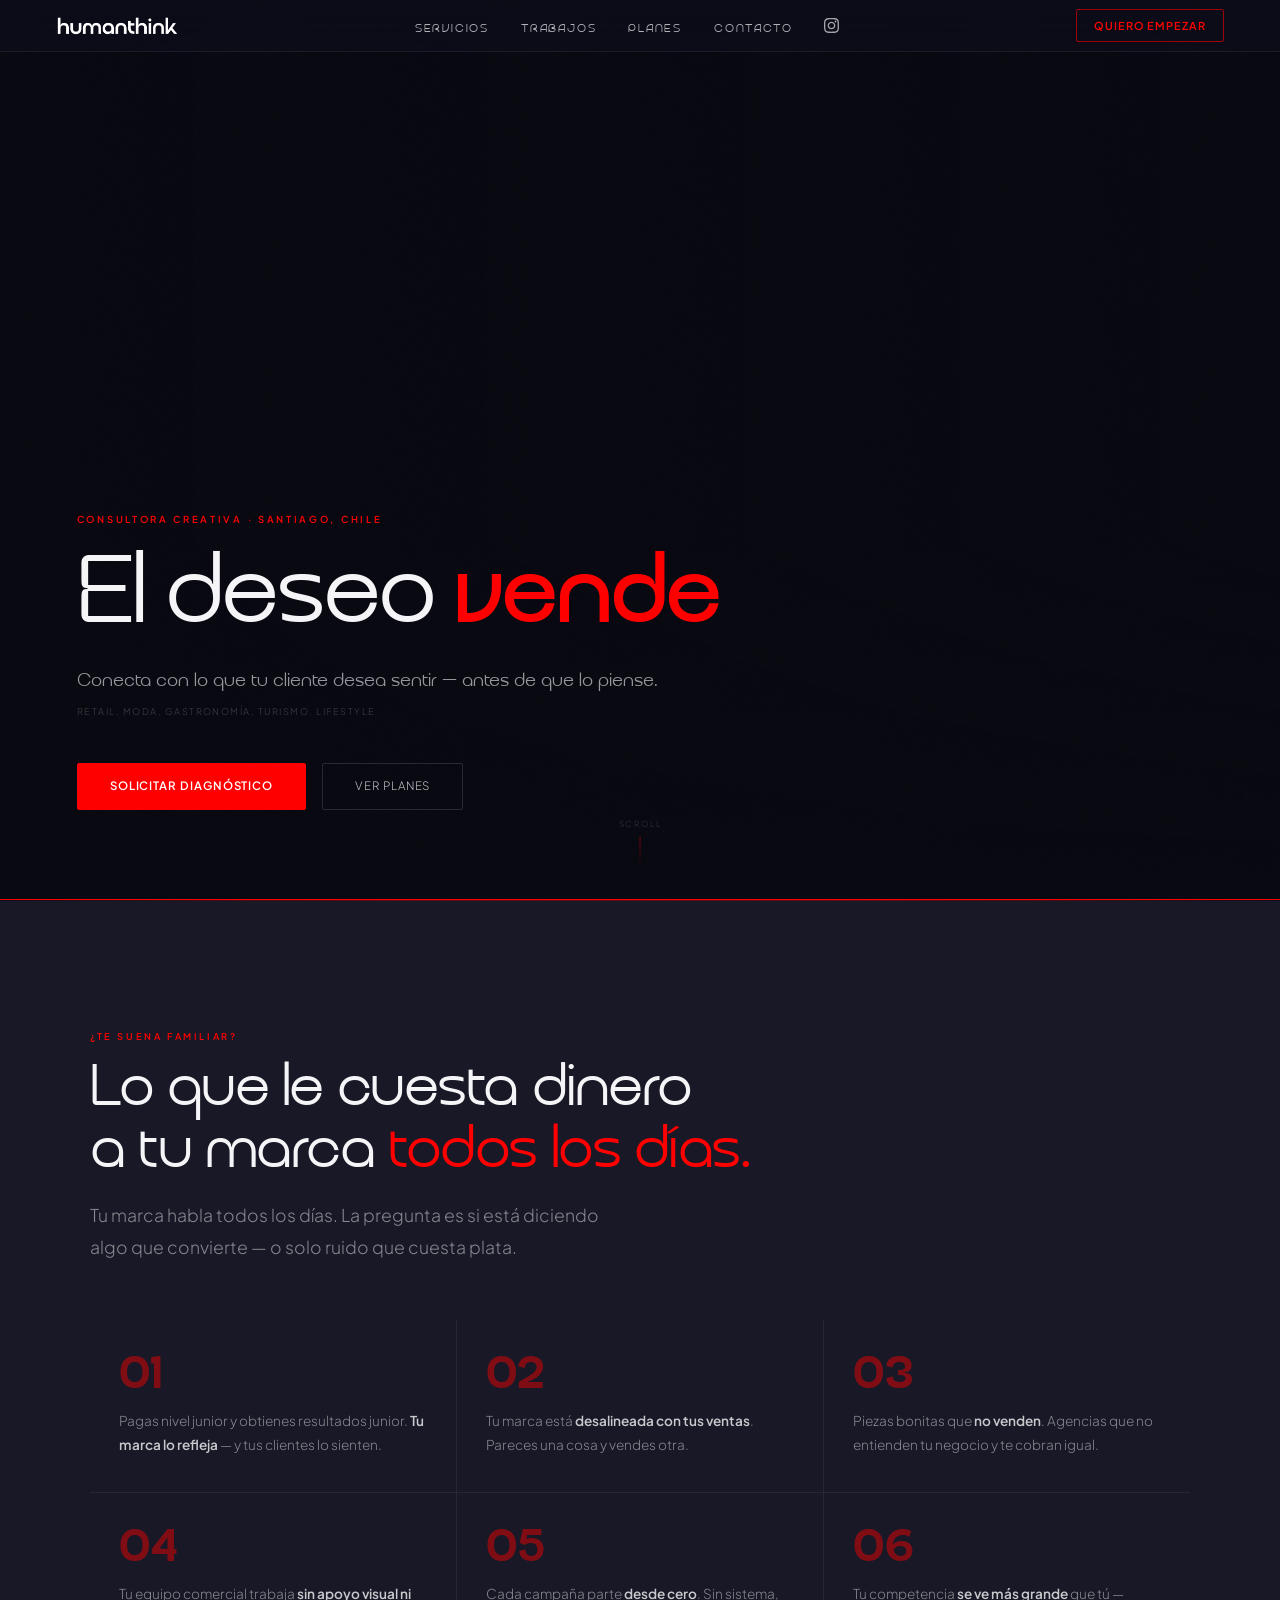
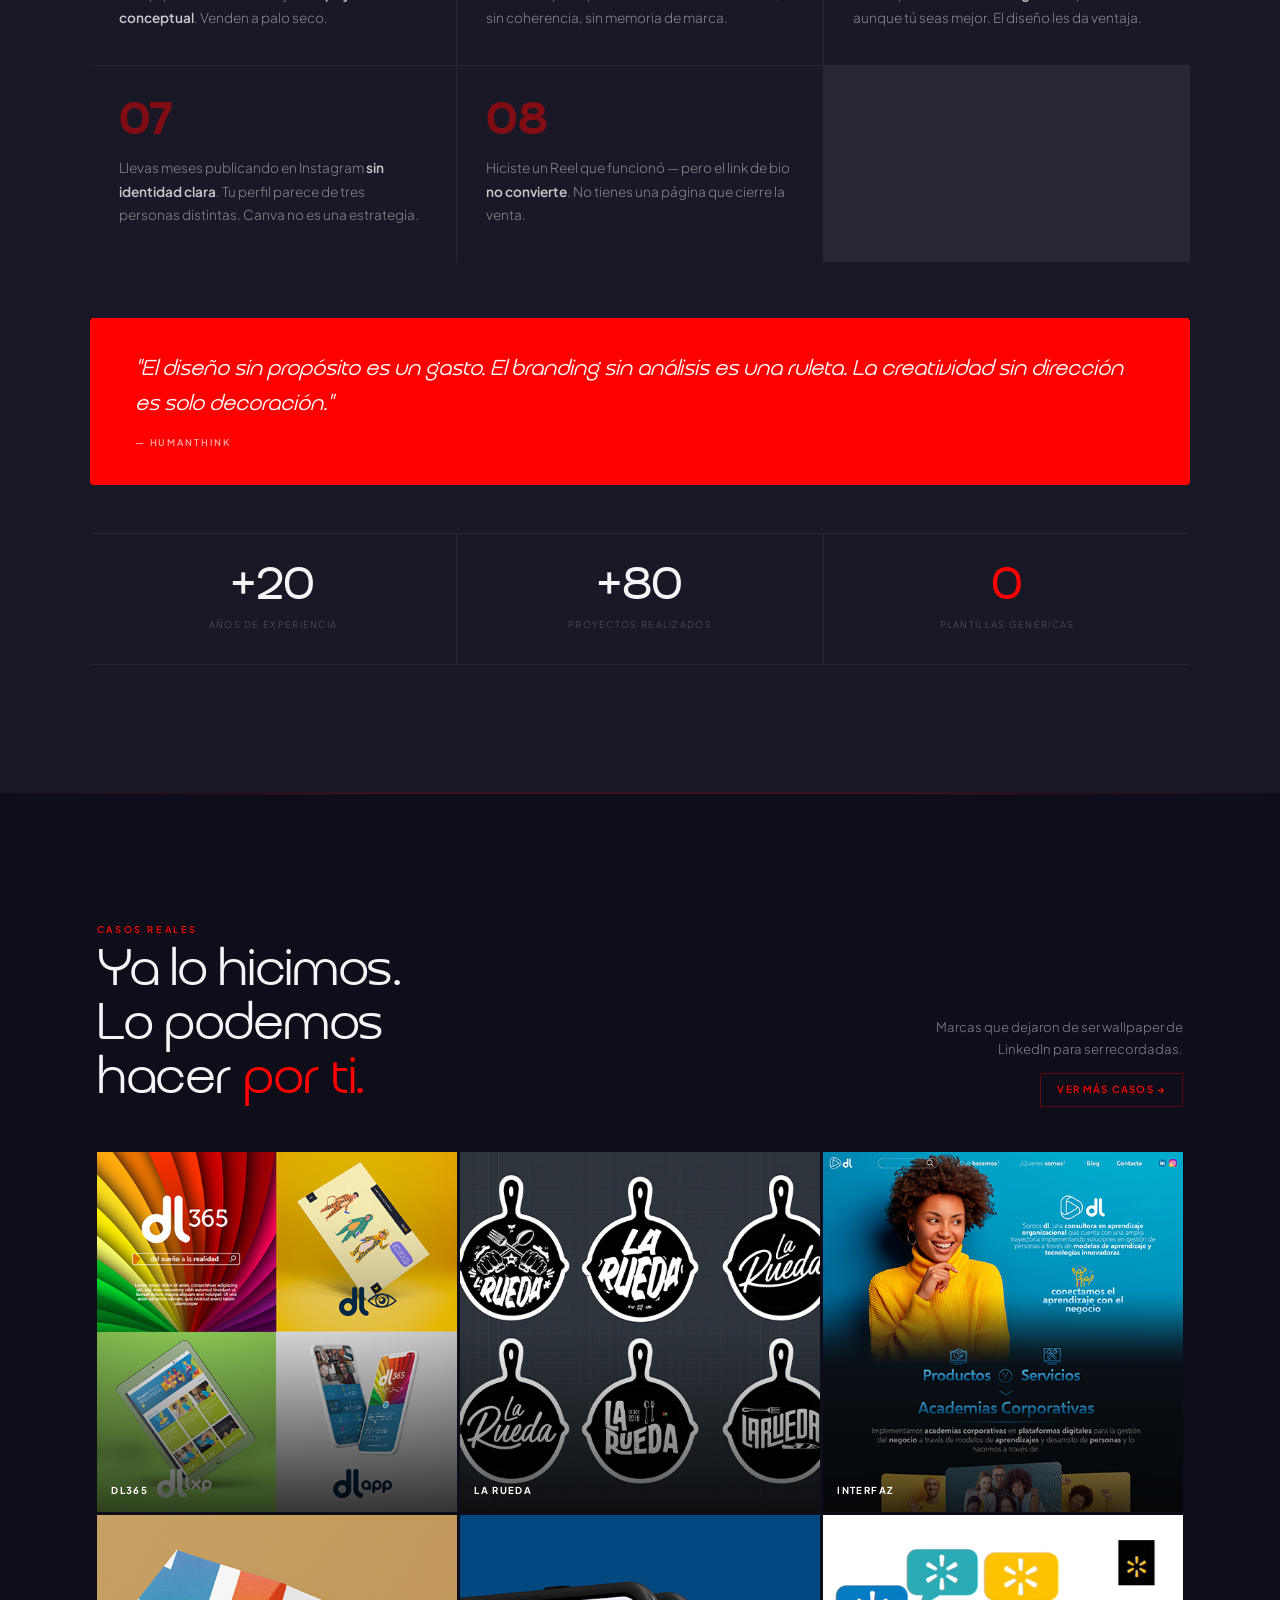
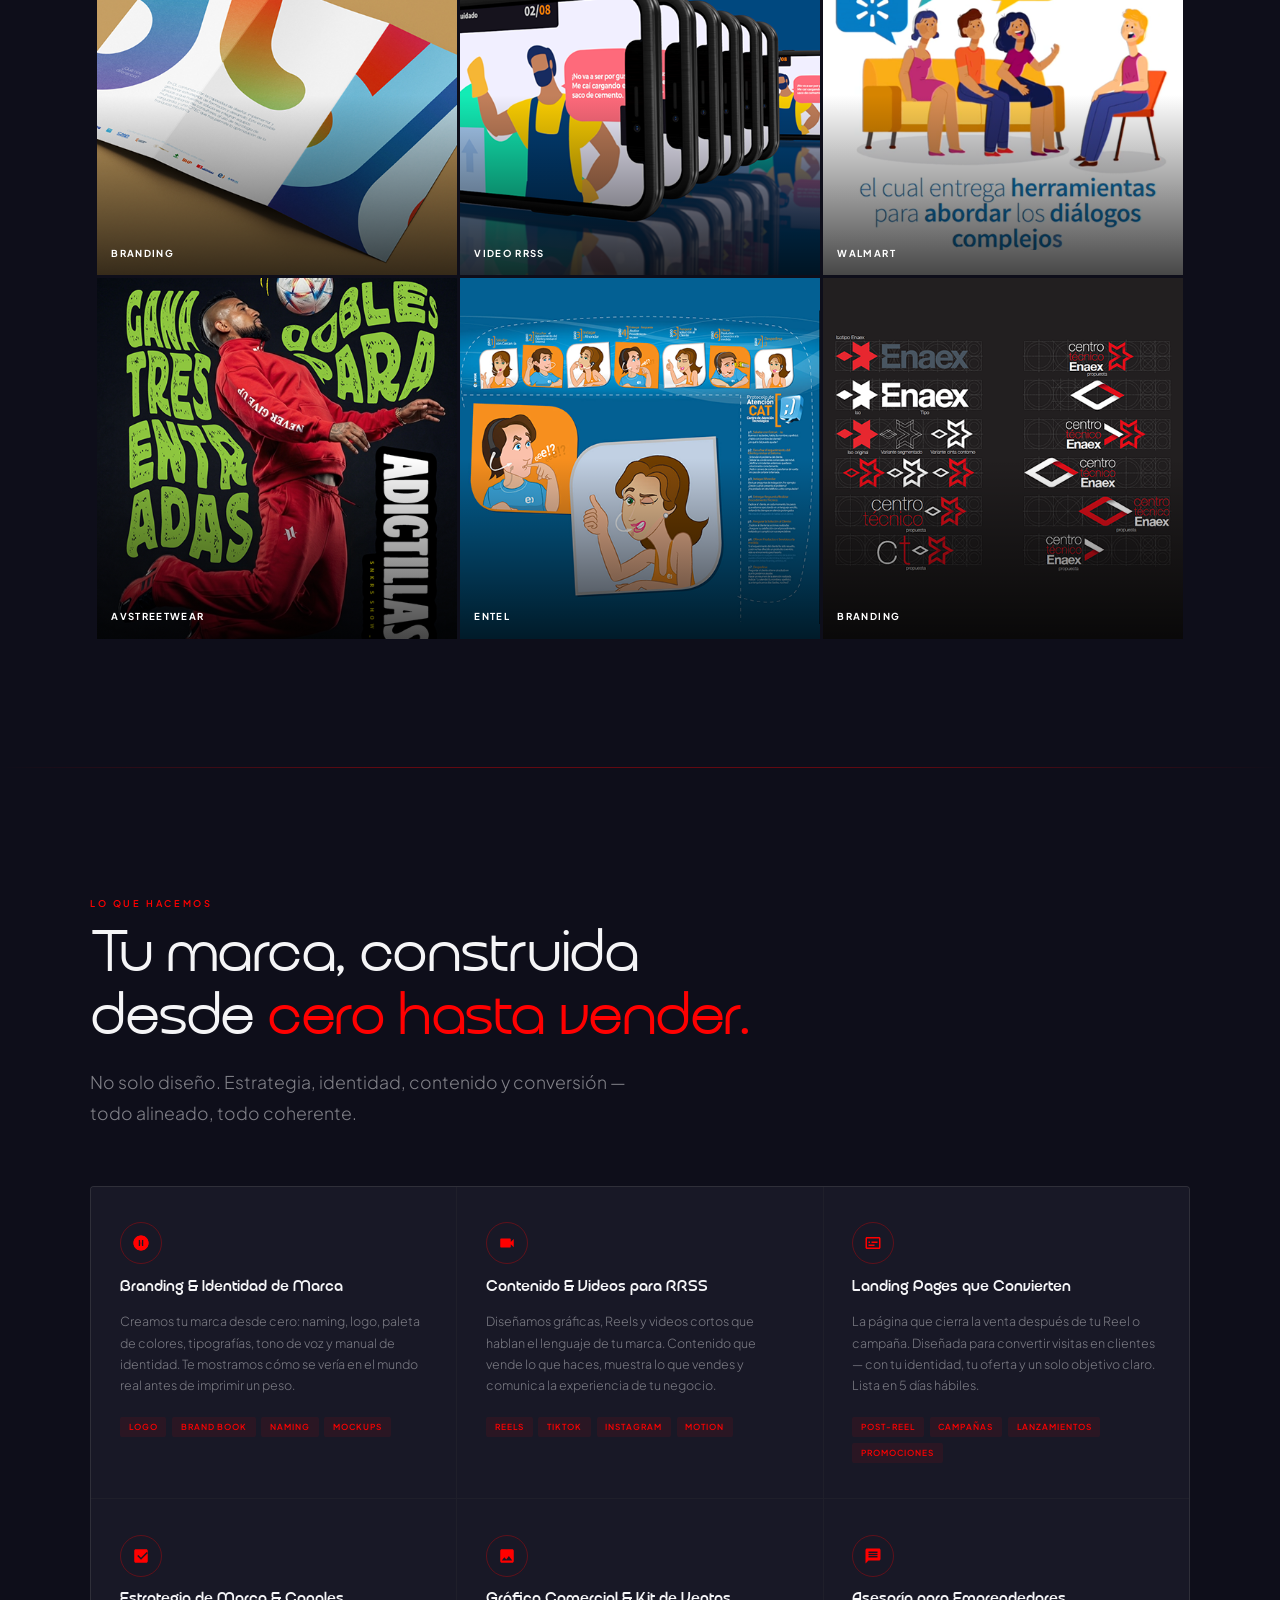
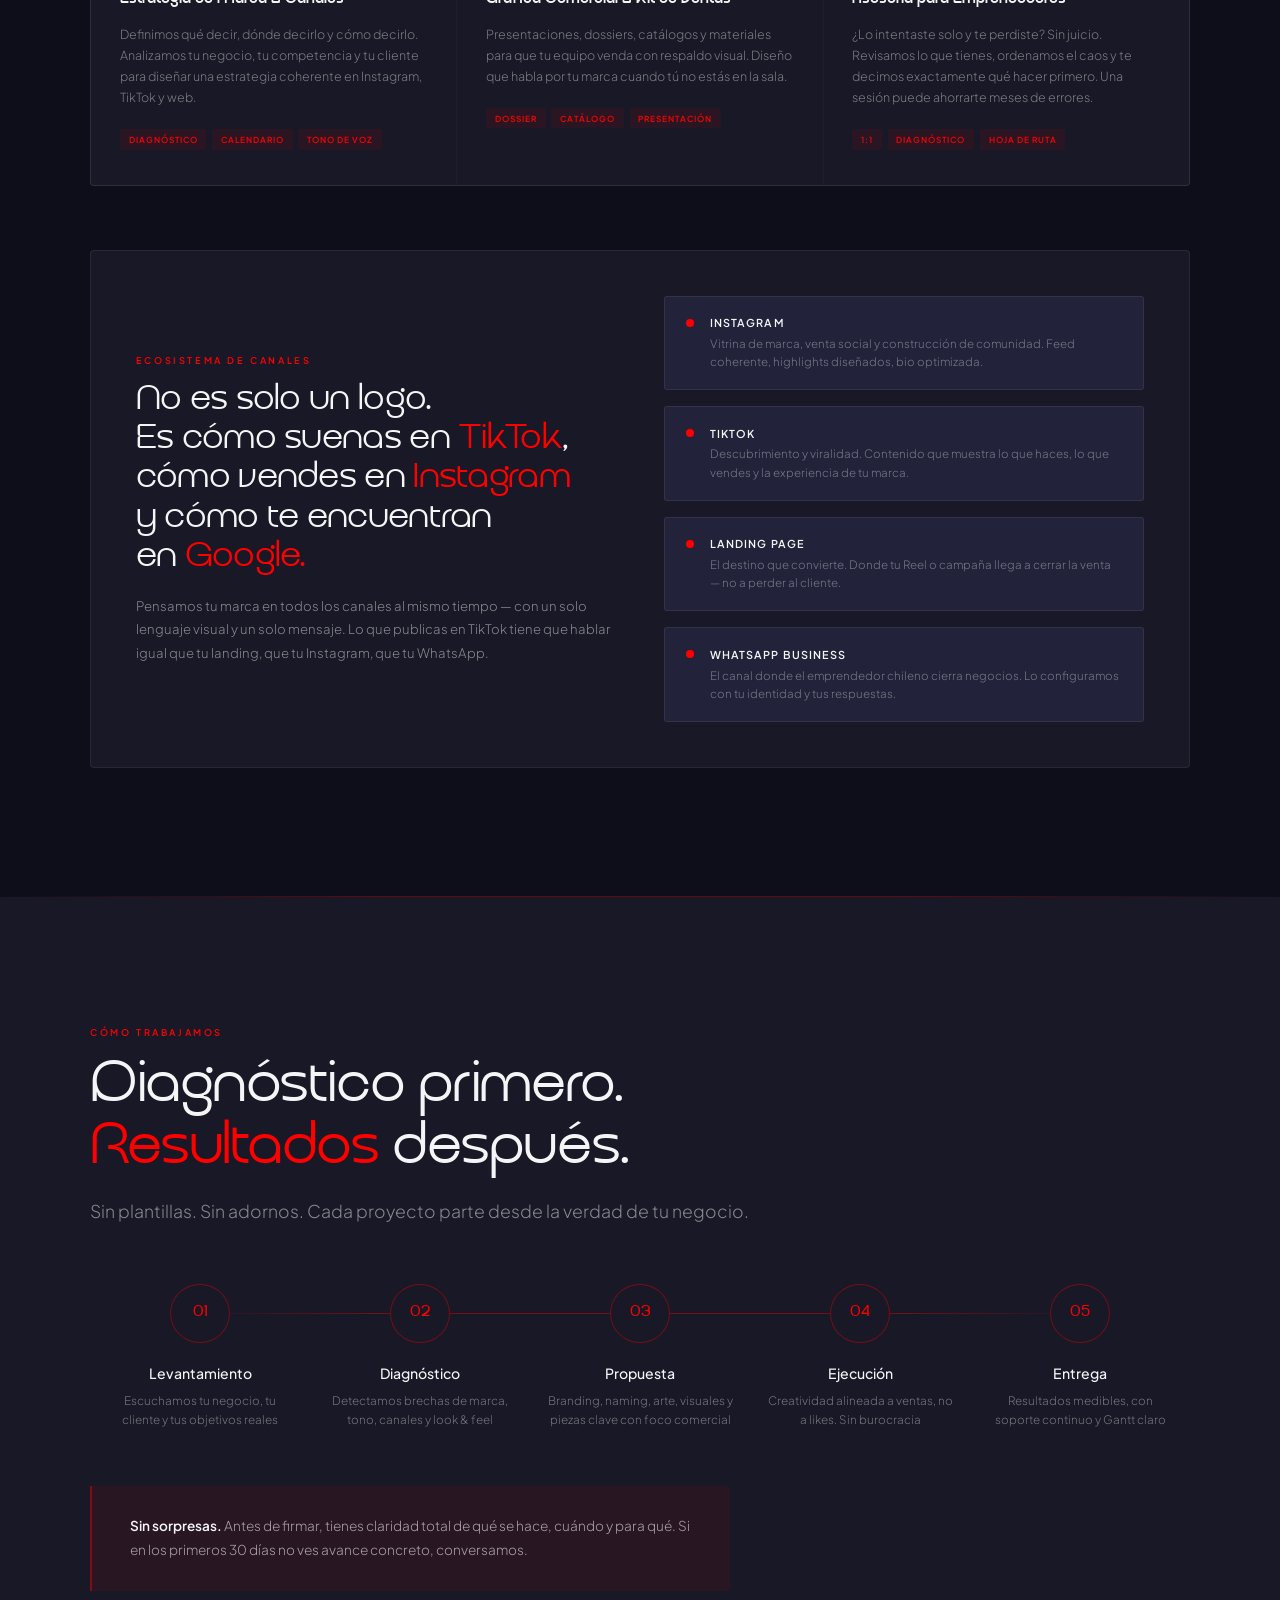
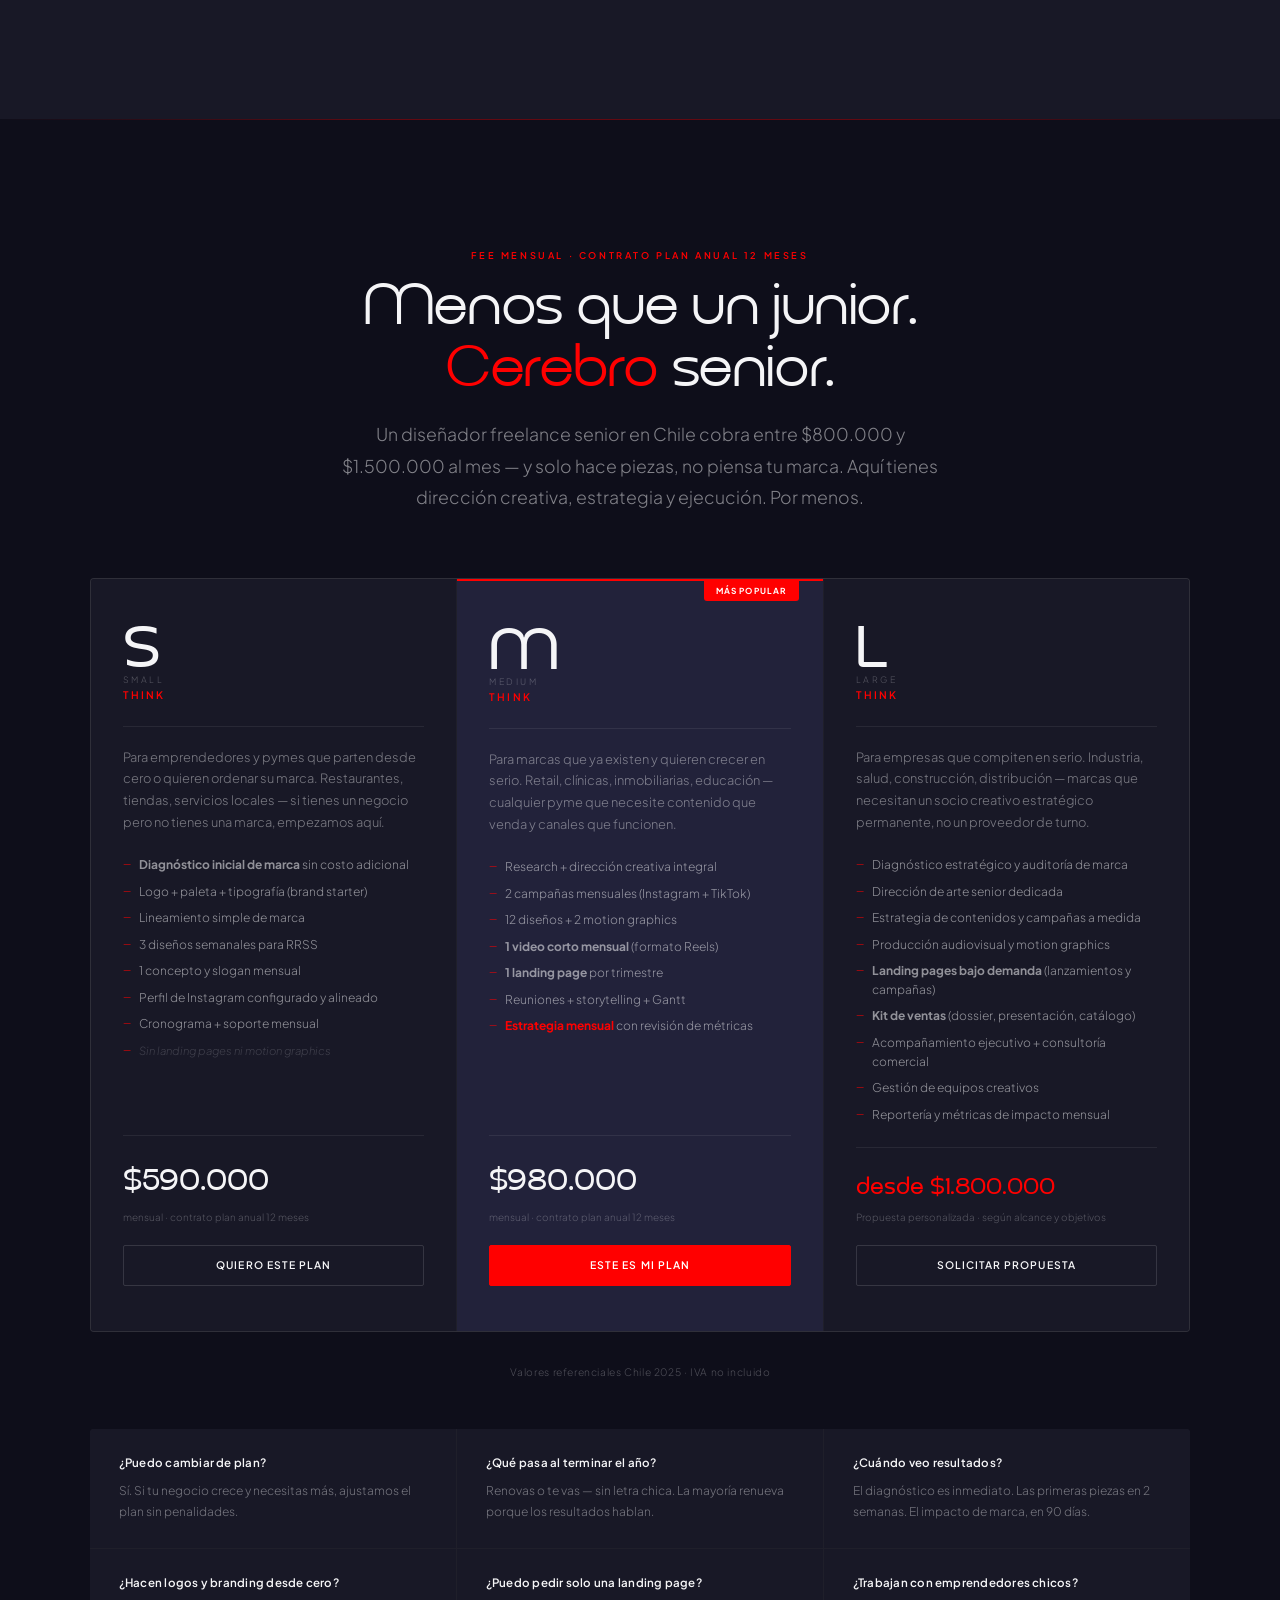
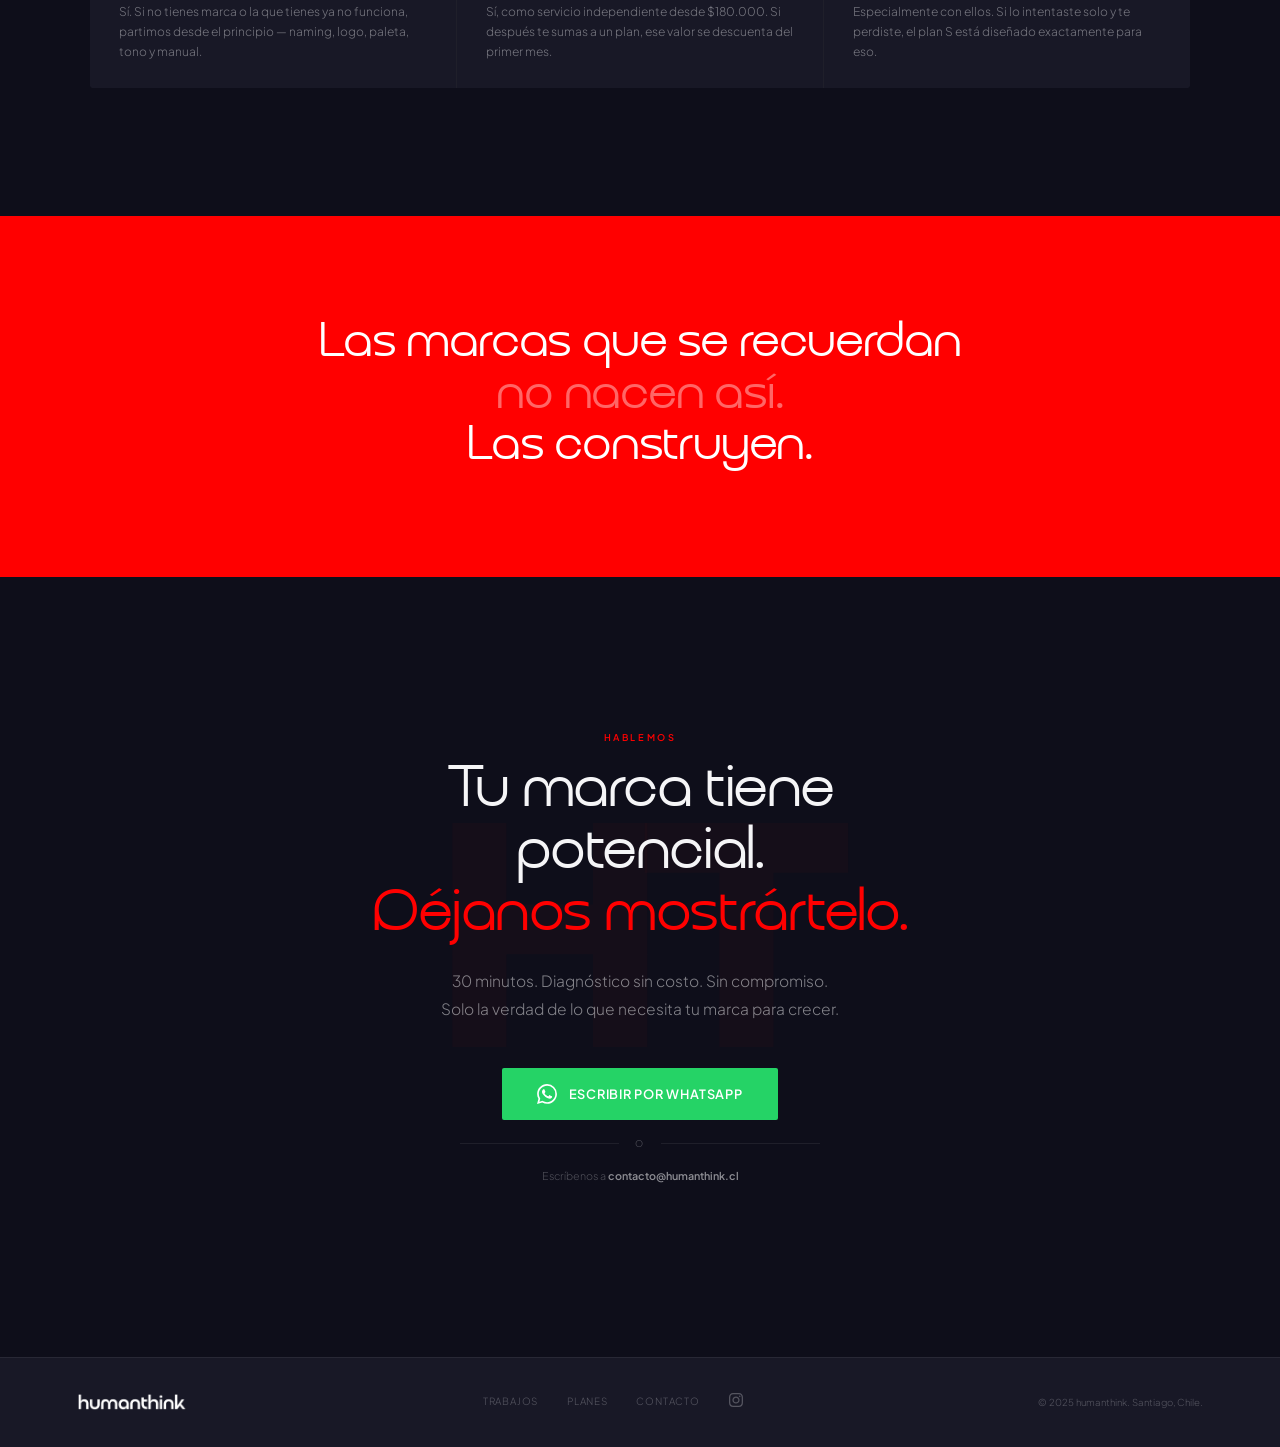
==== index9.html @ cea0f40d "initial commit" ====
<!DOCTYPE html>
<html lang="es">
<head>
<meta charset="UTF-8">
<meta name="viewport" content="width=device-width, initial-scale=1.0">
<title>humanthink — Diseño Estratégico y Dirección de Arte Senior en Chile</title>
<meta name="description" content="humanthink es una consultora creativa con más de 20 años de experiencia. Branding estratégico, dirección de arte senior y comunicación visual para pymes en Chile.">
<meta name="robots" content="index, follow">
<meta property="og:type" content="website">
<meta property="og:title" content="humanthink — Diseño Estratégico. Dirección de Arte Senior.">
<link rel="preconnect" href="https://fonts.googleapis.com">
<link rel="preconnect" href="https://fonts.gstatic.com" crossorigin>
<link href="https://fonts.googleapis.com/css2?family=Plus+Jakarta+Sans:ital,wght@0,200;0,300;0,400;0,500;0,600;0,700;0,800;1,300;1,400&display=swap" rel="stylesheet">
<style>
/* ═══════════════════════════════════════════
   TOKENS & RESET
═══════════════════════════════════════════ */
:root {
  --red:       #FF0000;
  --red-soft:  rgba(255,0,0,.07);
  --dark:      #0E0E1A;
  --dark2:     #181826;
  --dark3:     #22223A;
  --light:     #F5F5F7;
  --muted:     rgba(245,245,247,.50);
  --muted2:    rgba(245,245,247,.28);
  --border:    rgba(255,255,255,.07);
  --border2:   rgba(255,255,255,.13);
  --ease:      cubic-bezier(.25,.46,.45,.94);
  --ease-out:  cubic-bezier(.16,1,.3,1);
}
*, *::before, *::after { box-sizing: border-box; margin: 0; padding: 0; }
html { scroll-behavior: smooth; font-size: 16px; }
body {
  font-family: 'Plus Jakarta Sans', -apple-system, BlinkMacSystemFont, sans-serif;
  font-weight: 300;
  background: var(--dark);
  color: var(--light);
  overflow-x: hidden;
  line-height: 1.6;
  -webkit-font-smoothing: antialiased;
}
img { max-width: 100%; display: block; }
a { text-decoration: none; color: inherit; }

/* ═══════════════════════════════════════════
   FUENTES LOCALES
═══════════════════════════════════════════ */
@font-face { font-family:'Qurova'; src:url('fuentes/Qurova-Light.ttf') format('truetype'); font-weight:300; font-display:swap; }
@font-face { font-family:'Qurova'; src:url('fuentes/Qurova-Regular.ttf') format('truetype'); font-weight:400; font-display:swap; }
@font-face { font-family:'Qurova'; src:url('fuentes/Qurova-Medium.ttf') format('truetype'); font-weight:500; font-display:swap; }
@font-face { font-family:'Qurova'; src:url('fuentes/Qurova-SemiBold.ttf') format('truetype'); font-weight:600; font-display:swap; }
@font-face { font-family:'Qurova'; src:url('fuentes/Qurova-Bold.ttf') format('truetype'); font-weight:700; font-display:swap; }

/* ═══════════════════════════════════════════
   NAV — estilo Apple: translúcido + blur
═══════════════════════════════════════════ */
nav#nav {
  position: fixed; top: 0; left: 0; right: 0; z-index: 900;
  height: 52px;
  display: flex; align-items: center; justify-content: space-between;
  padding: 0 clamp(1.5rem, 5vw, 3.5rem);
  background: rgba(14,14,26,.72);
  backdrop-filter: saturate(180%) blur(20px);
  -webkit-backdrop-filter: saturate(180%) blur(20px);
  border-bottom: 1px solid var(--border);
}
.nav-logo-horiz { height: 20px; width: auto; display: block; }
.nav-logo-block  { height: 32px; width: auto; display: none; }
.nav-links {
  display: flex; gap: 2rem; list-style: none;
  align-items: center;
}
.nav-links a {
  font-family: 'Qurova', sans-serif;
  font-size: .70rem; font-weight: 300;
  letter-spacing: .16em; text-transform: uppercase;
  color: rgba(245,245,247,.72);
  transition: color .2s var(--ease);
}
.nav-links a:hover { color: #fff; font-weight: 600; }
.nav-links .nav-ig { display: flex; align-items: center; }
.nav-links .nav-ig svg { width: 15px; height: 15px; fill: rgba(245,245,247,.65); transition: fill .2s; }
.nav-links .nav-ig:hover svg { fill: #fff; }
.nav-cta {
  font-size: .68rem; font-weight: 600;
  letter-spacing: .08em; text-transform: uppercase;
  padding: .42rem 1.1rem;
  border: 1px solid rgba(255,0,0,.6);
  color: var(--red);
  transition: background .25s, color .25s, border-color .25s;
  border-radius: 2px;
}
.nav-cta:hover { background: var(--red); color: #fff; border-color: var(--red); }

/* ═══════════════════════════════════════════
   HERO
═══════════════════════════════════════════ */
.hero {
  position: relative; width: 100%;
  min-height: 100svh;
  overflow: hidden; background: #070710;
  display: flex; align-items: flex-end;
}
.hero-video-wrap {
  position: absolute; inset: 0; z-index: 0;
  overflow: hidden; pointer-events: none;
}
.hero-video-wrap iframe {
  position: absolute; top: 50%; left: 50%;
  width: 177.78vh; height: 56.25vw;
  min-width: 100%; min-height: 100%;
  transform: translate(-50%,-50%);
  border: none; pointer-events: none;
}
/* Gradient overlay de precisión quirúrgica */
.hero-overlay {
  position: absolute; inset: 0; z-index: 1;
  background:
    linear-gradient(to right, rgba(7,7,16,.96) 0%, rgba(7,7,16,.60) 55%, rgba(7,7,16,.20) 100%),
    linear-gradient(to top, rgba(7,7,16,.98) 0%, transparent 40%);
}
/* Grain sutil — profundidad visual como Apple */
.hero-grain {
  position: absolute; inset: 0; z-index: 2;
  opacity: .025;
  background-image: url("data:image/svg+xml,%3Csvg viewBox='0 0 256 256' xmlns='http://www.w3.org/2000/svg'%3E%3Cfilter id='n'%3E%3CfeTurbulence type='fractalNoise' baseFrequency='.9' numOctaves='4' stitchTiles='stitch'/%3E%3C/filter%3E%3Crect width='100%25' height='100%25' filter='url(%23n)' opacity='1'/%3E%3C/svg%3E");
  background-repeat: repeat;
  background-size: 128px 128px;
  pointer-events: none;
}


/* Contenido hero */
.hero-content {
  position: relative; z-index: 3;
  width: 100%;
  padding: 0 clamp(1.5rem, 6vw, 6rem) clamp(5rem, 10vh, 9rem);
  display: flex; flex-direction: column;
  align-items: flex-start;
}
.hero-eyebrow {
  font-size: .60rem; font-weight: 600;
  letter-spacing: .28em; text-transform: uppercase;
  color: var(--red); margin-bottom: 1.4rem;
  opacity: 0; animation: fadeUp .8s .2s var(--ease-out) forwards;
}
.hero-slides { width: 100%; max-width: 820px; }
.slide-fade-wrap { opacity: 1; transition: opacity .55s var(--ease); }

/* El titular: "__ vende" */
.slide-h1-fixed {
  font-family: 'Qurova', sans-serif;
  font-weight: 300;
  font-size: clamp(3.2rem, 7.5vw, 6.4rem);
  line-height: 1.02;
  color: var(--light);
  letter-spacing: -.03em;
  margin-bottom: 1.2rem;
  opacity: 0; animation: fadeUp .9s .35s var(--ease-out) forwards;
}
.slide-vende { font-style: normal; color: var(--red); font-weight: 400; }

.slide-sub {
  font-family: 'Qurova', sans-serif;
  font-size: clamp(.9rem, 1.8vw, 1.15rem);
  font-weight: 300;
  color: rgba(245,245,247,.60);
  line-height: 1.65;
  margin-bottom: .4rem;
  opacity: 0; animation: fadeUp .9s .5s var(--ease-out) forwards;
}
.slide-ideal {
  font-size: .58rem; font-weight: 300;
  letter-spacing: .16em; text-transform: uppercase;
  color: rgba(245,245,247,.22);
  opacity: 0; animation: fadeUp .9s .6s var(--ease-out) forwards;
}

/* CTAs hero */
.hero-cta-wrap {
  display: flex; gap: 1rem; flex-wrap: wrap;
  margin-top: 2.8rem;
  opacity: 0; transition: opacity 1s var(--ease);
}
.btn-primary {
  font-size: .72rem; font-weight: 600;
  letter-spacing: .08em; text-transform: uppercase;
  padding: .82rem 2rem;
  background: var(--red); color: #fff;
  border: 1px solid var(--red);
  cursor: pointer; display: inline-flex; align-items: center; gap: .5rem;
  transition: background .25s, transform .2s var(--ease-out), box-shadow .25s;
  border-radius: 2px;
}
.btn-primary:hover { background: #e00; transform: translateY(-2px); box-shadow: 0 8px 28px rgba(255,0,0,.28); }
.btn-outline {
  font-size: .72rem; font-weight: 300;
  letter-spacing: .08em; text-transform: uppercase;
  padding: .82rem 2rem;
  background: transparent; color: rgba(245,245,247,.75);
  border: 1px solid var(--border2);
  cursor: pointer; display: inline-block;
  transition: border-color .25s, color .25s, transform .2s var(--ease-out);
  border-radius: 2px;
}
.btn-outline:hover { border-color: rgba(245,245,247,.45); color: #fff; transform: translateY(-2px); }

/* Scroll hint */
.hero-scroll {
  position: absolute; bottom: 2.2rem; left: 50%; transform: translateX(-50%);
  z-index: 4; display: flex; flex-direction: column; align-items: center; gap: .4rem;
  font-size: .52rem; letter-spacing: .22em; text-transform: uppercase;
  color: rgba(245,245,247,.18);
  animation: bounce 2.8s infinite var(--ease);
}
.hero-scroll::after {
  content: '';
  display: block; width: 1px; height: 28px;
  background: linear-gradient(to bottom, rgba(255,0,0,.5), transparent);
}

/* Barra de progreso */
.hero-progress {
  position: absolute; bottom: 0; left: 0; right: 0; z-index: 4;
  height: 1.5px; background: rgba(255,255,255,.04);
}
.hero-progress-bar { height: 100%; width: 0%; background: var(--red); }

/* ═══════════════════════════════════════════
   SEPARADORES
═══════════════════════════════════════════ */
.divider {
  width: 100%; height: 1px;
  background: linear-gradient(90deg, transparent, rgba(255,0,0,.35) 30%, rgba(255,0,0,.35) 70%, transparent);
}

/* ═══════════════════════════════════════════
   TIPOGRAFÍA DE SECCIÓN — estilo Apple
═══════════════════════════════════════════ */
.section-wrap { padding: clamp(5rem,10vw,9rem) clamp(1.5rem,6vw,6rem); }
.section-inner { max-width: 1100px; margin: 0 auto; }
.section-eyebrow {
  display: block;
  font-size: .58rem; font-weight: 600;
  letter-spacing: .28em; text-transform: uppercase;
  color: var(--red); margin-bottom: 1rem;
}
.section-h2 {
  font-family: 'Qurova', sans-serif; font-weight: 300;
  font-size: clamp(2.2rem, 4.5vw, 3.8rem);
  line-height: 1.08; letter-spacing: -.025em;
  color: var(--light); margin-bottom: 1rem;
}
.section-h2 em { font-style: normal; color: var(--red); }
.section-lead {
  font-weight: 300; font-size: clamp(.90rem,1.7vw,1.1rem);
  color: var(--muted); line-height: 1.8;
  max-width: 540px; margin-bottom: 3.5rem;
}

/* ═══════════════════════════════════════════
   SECCIÓN PROBLEMA
═══════════════════════════════════════════ */
.problem-section { background: var(--dark2); }

.problems-grid {
  display: grid;
  grid-template-columns: repeat(3, 1fr);
  gap: 1px; background: var(--border);
}
.problem-item {
  background: var(--dark2);
  padding: 2.2rem 1.8rem;
  transition: background .3s var(--ease);
  cursor: default; position: relative; overflow: hidden;
}
.problem-item::before {
  content: '';
  position: absolute; bottom: 0; left: 0; right: 0;
  height: 2px; background: var(--red);
  transform: scaleX(0); transform-origin: left;
  transition: transform .4s var(--ease-out);
}
.problem-item:hover { background: rgba(255,0,0,.06); }
.problem-item:hover::before { transform: scaleX(1); }

.problem-num {
  font-family: 'Qurova', sans-serif; font-weight: 600;
  font-size: 2.8rem; color: var(--red);
  opacity: .45; line-height: 1;
  margin-bottom: .6rem;
  transition: opacity .3s, color .3s;
}
.problem-text {
  font-size: .85rem; font-weight: 300;
  color: var(--muted); line-height: 1.75;
  transition: color .3s;
}
.problem-text strong { color: rgba(245,245,247,.80); font-weight: 600; transition: color .3s; }
.problem-item:hover .problem-num { color: #fff; opacity: 1; }
.problem-item:hover .problem-text { color: rgba(245,245,247,.85); }
.problem-item:hover .problem-text strong { color: #fff; }

/* Cita */
.problem-quote {
  margin-top: 3.5rem;
  padding: 2.2rem 2.8rem;
  border-left: none;
  background: var(--red);
  border-radius: 4px;
}
.problem-quote p {
  font-family: 'Qurova', sans-serif; font-weight: 300;
  font-size: clamp(1rem, 2vw, 1.35rem);
  color: #fff; line-height: 1.6;
  font-style: italic;
}
.problem-quote cite {
  display: block; margin-top: .75rem;
  font-size: .58rem; letter-spacing: .2em; text-transform: uppercase;
  color: rgba(255,255,255,.65); font-weight: 600; font-style: normal;
}

/* Social proof */
.social-proof {
  display: flex; gap: 0;
  margin-top: 3rem;
  border-top: 1px solid var(--border);
  border-bottom: 1px solid var(--border);
}
.social-proof-item {
  flex: 1; padding: 2rem 1.5rem;
  border-right: 1px solid var(--border);
  text-align: center;
}
.social-proof-item:last-child { border-right: none; }
.proof-num {
  font-family: 'Qurova', sans-serif; font-weight: 400;
  font-size: 2.8rem; color: var(--light); line-height: 1;
  margin-bottom: .4rem;
}
.proof-num.accent { color: var(--red); }
.proof-label {
  font-size: .58rem; font-weight: 300; letter-spacing: .14em;
  text-transform: uppercase; color: var(--muted2);
}

/* ═══════════════════════════════════════════
   PORTFOLIO v9 — Grid cuadrado + slider mobile
═══════════════════════════════════════════ */
.portfolio-section {
  background: var(--dark);
  padding: clamp(5rem,10vw,9rem) 0;
}
.portfolio-inner { max-width: 1240px; margin: 0 auto; overflow: hidden; }

/* Header full ancho */
.portfolio-header {
  display: flex; align-items: flex-end;
  justify-content: space-between; gap: 2rem;
  flex-wrap: wrap;
  padding: 0 clamp(1.5rem,6vw,6rem);
  margin-bottom: 2.8rem;
}
.portfolio-header-left .section-eyebrow { margin-bottom: .6rem; }
.portfolio-header-left .section-h2 {
  font-size: clamp(2rem,4vw,3.2rem);
  line-height: 1.05; margin-bottom: 0;
}
.portfolio-header-right {
  display: flex; flex-direction: column;
  align-items: flex-end; gap: .8rem;
}
.portfolio-header-right p {
  font-size: .82rem; font-weight: 300;
  color: var(--muted); line-height: 1.7;
  max-width: 300px; text-align: right;
}
.portfolio-more {
  display: inline-flex; align-items: center; gap: .5rem;
  font-size: .62rem; font-weight: 600;
  letter-spacing: .12em; text-transform: uppercase;
  color: var(--red); border: 1px solid rgba(255,0,0,.35);
  padding: .5rem 1rem; border-radius: 2px; white-space: nowrap;
  transition: background .25s, color .25s;
}
.portfolio-more:hover { background: var(--red); color: #fff; }

/* Grid 3×3 cuadrado */
.portfolio-grid {
  display: grid;
  grid-template-columns: repeat(3, 1fr);
  gap: 3px;
  padding: 0 clamp(1.5rem,6vw,6rem);
}
.portfolio-item {
  position: relative; overflow: hidden;
  aspect-ratio: 1/1; cursor: pointer;
  background: var(--dark2);
}
.portfolio-item img {
  width: 100%; height: 100%;
  object-fit: cover; object-position: center;
  display: block;
  transition: transform .6s var(--ease), filter .5s var(--ease);
}
.portfolio-item:hover img { transform: scale(1.05); filter: brightness(.35); }

/* Overlay — label siempre visible */
.portfolio-item-overlay {
  position: absolute; inset: 0;
  display: flex; flex-direction: column;
  justify-content: flex-end;
  padding: .9rem;
  background: linear-gradient(to top, rgba(0,0,0,.72) 0%, transparent 50%);
  transition: background .4s var(--ease);
}
.portfolio-item:hover .portfolio-item-overlay {
  background: linear-gradient(to top, rgba(255,0,0,.82) 0%, rgba(0,0,0,.45) 55%, transparent 100%);
}
.portfolio-item-label {
  font-size: .60rem; font-weight: 700;
  color: #fff; letter-spacing: .14em;
  text-transform: uppercase;
  transition: letter-spacing .3s var(--ease);
}
.portfolio-item:hover .portfolio-item-label { letter-spacing: .22em; }

/* Play badge */
.play-badge {
  position: absolute; top: 50%; left: 50%;
  transform: translate(-50%,-50%) scale(.6);
  width: 38px; height: 38px; border-radius: 50%;
  background: rgba(255,0,0,.9);
  display: flex; align-items: center; justify-content: center;
  opacity: 0; transition: opacity .3s, transform .35s var(--ease-out);
}
.portfolio-item:hover .play-badge { opacity: 1; transform: translate(-50%,-50%) scale(1); }
.play-badge svg { width: 12px; height: 12px; fill: #fff; margin-left: 2px; }

/* Mobile: slider horizontal deslizable con snap */
@media (max-width: 900px) {
  .portfolio-section { padding: clamp(3.5rem,7vw,6rem) 0; }
  .portfolio-inner { max-width: 100%; overflow: hidden; }
  .portfolio-header {
    padding: 0 1.4rem;
    margin-bottom: 1.8rem;
    flex-direction: column;
    align-items: flex-start;
    gap: 1rem;
  }
  .portfolio-header-right { display: none; }
  .portfolio-header-left .section-h2 { font-size: clamp(1.8rem,6vw,2.6rem); }
  .portfolio-grid {
    display: flex;
    flex-direction: row;
    gap: 8px;
    padding: 0 1.4rem 1.4rem;
    overflow-x: scroll;
    overflow-y: visible;
    scroll-snap-type: x mandatory;
    -webkit-overflow-scrolling: touch;
    scrollbar-width: none;
    width: 100%;
    box-sizing: border-box;
  }
  .portfolio-grid::-webkit-scrollbar { display: none; }
  .portfolio-item {
    flex: 0 0 72vw;
    width: 72vw;
    max-width: 72vw;
    min-width: unset;
    aspect-ratio: 1/1;
    scroll-snap-align: start;
    border-radius: 4px;
  }
  .portfolio-item-label { font-size: .60rem; letter-spacing: .10em; }
}

/* iPad mini 768px — 3 items visibles */
@media (max-width: 820px) and (min-width: 601px) {
  .portfolio-item {
    flex: 0 0 46vw;
    width: 46vw;
    max-width: 46vw;
  }
}

/* iPhone SE / X / estándar — hasta 600px */
@media (max-width: 600px) {
  .portfolio-header { padding: 0 1rem; }
  .portfolio-grid { padding: 0 1rem 1rem; gap: 6px; }
  .portfolio-item {
    flex: 0 0 82vw;
    width: 82vw;
    max-width: 82vw;
  }
}

/* ═══════════════════════════════════════════
   MODALES
═══════════════════════════════════════════ */
.modal-overlay {
  position: fixed; inset: 0; z-index: 1200;
  background: rgba(0,0,0,.88);
  display: flex; align-items: center; justify-content: center;
  opacity: 0; pointer-events: none;
  transition: opacity .35s var(--ease);
  backdrop-filter: blur(12px);
}
.modal-overlay.open { opacity: 1; pointer-events: auto; }
.modal-close {
  position: absolute; top: 1.2rem; right: 1.6rem;
  background: none; border: none; cursor: pointer;
  font-size: .65rem; font-weight: 600; letter-spacing: .12em; text-transform: uppercase;
  color: rgba(255,255,255,.5); transition: color .2s;
  font-family: 'Plus Jakarta Sans', sans-serif; z-index: 10;
}
.modal-close:hover { color: #fff; }
.modal-video-box { position: relative; width: 90%; max-width: 900px; background: #000; aspect-ratio: 16/9; border-radius: 4px; overflow: hidden; }
.modal-video-box iframe { width: 100%; height: 100%; border: none; }
.modal-carousel-box {
  position: relative;
  width: 500px;
  max-width: 92vw;
}
.carousel-track {
  position: relative; overflow: hidden; border-radius: 4px;
  width: 500px; max-width: 92vw;
  height: 500px; max-height: 92vw;
  background: #000;
  display: flex; align-items: center; justify-content: center;
}
.carousel-img {
  display: none;
  max-width: 100%; max-height: 100%;
  width: auto; height: auto;
  object-fit: contain;
}
.carousel-img.active { display: block; }
.carousel-nav { display: flex; align-items: center; justify-content: center; gap: 1rem; margin-top: .9rem; }
.carousel-btn { background: rgba(255,255,255,.1); border: none; color: #fff; width: 36px; height: 36px; border-radius: 50%; cursor: pointer; font-size: 1rem; transition: background .2s; display: flex; align-items: center; justify-content: center; }
.carousel-btn:hover { background: rgba(255,0,0,.65); }
.carousel-dots { display: flex; gap: .5rem; }
.carousel-dot { width: 6px; height: 6px; border-radius: 50%; background: rgba(255,255,255,.25); cursor: pointer; transition: background .2s; }
.carousel-dot.active { background: var(--red); }

/* ═══════════════════════════════════════════
   CÓMO TRABAJAMOS
═══════════════════════════════════════════ */
.how-section {
  background: var(--dark2);
  padding: clamp(5rem,10vw,9rem) clamp(1.5rem,6vw,6rem);
}
.how-inner { max-width: 1100px; margin: 0 auto; }
.how-steps {
  display: grid; grid-template-columns: repeat(5,1fr);
  gap: 0; margin-top: 3.5rem; position: relative;
}
.how-steps::before {
  content: '';
  position: absolute; top: 1.85rem;
  left: 10%; right: 10%; height: 1px;
  background: linear-gradient(90deg, transparent, rgba(255,0,0,.4) 20%, rgba(255,0,0,.4) 80%, transparent);
  z-index: 0;
}
.how-step {
  position: relative; z-index: 1;
  display: flex; flex-direction: column;
  align-items: center; text-align: center; padding: 0 1rem;
}
.how-step-num {
  width: 3.7rem; height: 3.7rem; border-radius: 50%;
  background: var(--dark2); border: 1px solid rgba(255,0,0,.4);
  display: flex; align-items: center; justify-content: center;
  font-family: 'Qurova', sans-serif; font-weight: 400;
  font-size: .92rem; color: var(--red);
  margin-bottom: 1.2rem;
  transition: background .3s, border-color .3s, color .3s, font-weight .1s;
  flex-shrink: 0;
}
.how-step:hover .how-step-num {
  background: var(--red);
  border-color: var(--red);
  color: #fff;
  font-weight: 600;
}
.how-step-title { font-weight: 500; font-size: .88rem; color: var(--light); margin-bottom: .4rem; }
.how-step-desc { font-size: .73rem; font-weight: 300; color: rgba(245,245,247,.42); line-height: 1.65; }

/* Garantía */
.guarantee-block {
  margin-top: 3.5rem;
  padding: 1.8rem 2.4rem;
  border-left: 2px solid rgba(255,0,0,.4);
  background: var(--red-soft);
  max-width: 640px; border-radius: 0 4px 4px 0;
}
.guarantee-block p {
  font-size: .85rem; font-weight: 300;
  color: rgba(245,245,247,.62); line-height: 1.75;
}
.guarantee-block strong { color: var(--light); font-weight: 600; }

/* ═══════════════════════════════════════════
   SERVICIOS
═══════════════════════════════════════════ */
.servicios-section {
  background: var(--dark);
  padding: clamp(5rem,10vw,9rem) clamp(1.5rem,6vw,6rem);
}
.servicios-inner { max-width: 1100px; margin: 0 auto; }

/* Grid de servicios */
.servicios-grid {
  display: grid;
  grid-template-columns: repeat(3, 1fr);
  gap: 1px; background: var(--border);
  margin-top: 3.5rem;
  border: 1px solid var(--border);
  border-radius: 4px; overflow: hidden;
}
.servicio-card {
  background: var(--dark2);
  padding: 2.2rem 1.8rem;
  display: flex; flex-direction: column; gap: .9rem;
  position: relative; overflow: hidden;
  transition: background .3s var(--ease);
}
.servicio-card:hover { background: rgba(255,0,0,.05); }
.servicio-card::after {
  content: '';
  position: absolute; bottom: 0; left: 0; right: 0;
  height: 2px; background: var(--red);
  transform: scaleX(0); transform-origin: left;
  transition: transform .4s var(--ease-out);
}
.servicio-card:hover::after { transform: scaleX(1); }
.servicio-icon {
  width: 42px; height: 42px;
  border: 1px solid rgba(255,0,0,.3);
  border-radius: 50%;
  display: flex; align-items: center; justify-content: center;
  flex-shrink: 0;
}
.servicio-icon svg { width: 18px; height: 18px; fill: var(--red); }
.servicio-title {
  font-family: 'Qurova', sans-serif; font-weight: 500;
  font-size: .95rem; color: var(--light); line-height: 1.2;
}
.servicio-desc {
  font-size: .78rem; font-weight: 300;
  color: rgba(245,245,247,.45); line-height: 1.7;
}
.servicio-tags {
  display: flex; flex-wrap: wrap; gap: .35rem;
  margin-top: .4rem;
}
.servicio-tag {
  font-size: .52rem; font-weight: 600;
  letter-spacing: .12em; text-transform: uppercase;
  color: var(--red); background: rgba(255,0,0,.08);
  padding: .22rem .55rem; border-radius: 2px;
}

/* Bloque canales integrados */
.canales-block {
  margin-top: 4rem;
  padding: 2.8rem;
  background: var(--dark2);
  border: 1px solid var(--border);
  border-radius: 4px;
  display: grid;
  grid-template-columns: 1fr 1fr;
  gap: 3rem; align-items: center;
}
.canales-text .section-eyebrow { margin-bottom: .8rem; }
.canales-text h3 {
  font-family: 'Qurova', sans-serif; font-weight: 300;
  font-size: clamp(1.4rem, 3vw, 2.2rem);
  line-height: 1.12; letter-spacing: -.02em;
  color: var(--light); margin-bottom: 1rem;
}
.canales-text h3 em { font-style: normal; color: var(--red); }
.canales-text p {
  font-size: .82rem; font-weight: 300;
  color: rgba(245,245,247,.50); line-height: 1.8;
}
.canales-list {
  display: flex; flex-direction: column; gap: 1rem;
}
.canal-item {
  display: flex; align-items: flex-start; gap: 1rem;
  padding: 1.1rem 1.3rem;
  background: var(--dark3);
  border-radius: 3px;
  border: 1px solid var(--border);
  transition: border-color .3s var(--ease);
}
.canal-item:hover { border-color: rgba(255,0,0,.3); }
.canal-dot {
  width: 8px; height: 8px; border-radius: 50%;
  background: var(--red); flex-shrink: 0; margin-top: .28rem;
}
.canal-name {
  font-size: .68rem; font-weight: 600;
  letter-spacing: .1em; text-transform: uppercase;
  color: var(--light); margin-bottom: .2rem;
}
.canal-desc {
  font-size: .72rem; font-weight: 300;
  color: rgba(245,245,247,.40); line-height: 1.6;
}

@media (max-width: 900px) {
  .servicios-grid { grid-template-columns: 1fr; }
  .canales-block { grid-template-columns: 1fr; gap: 2rem; }
}
@media (max-width: 640px) {
  .servicios-grid { grid-template-columns: 1fr; }
}

/* ═══════════════════════════════════════════
   PLANES — estilo Apple pricing
═══════════════════════════════════════════ */
.plans-section {
  background: var(--dark);
  padding: clamp(5rem,10vw,9rem) clamp(1.5rem,6vw,6rem);
}
.plans-inner { max-width: 1100px; margin: 0 auto; }
.plans-header { text-align: center; margin-bottom: 4rem; }
.plans-header .section-lead { max-width: 600px; margin: 0 auto; text-align: center; margin-bottom: 0; }

.plans-grid {
  display: grid; grid-template-columns: repeat(3,1fr);
  gap: 1px; background: var(--border);
  border: 1px solid var(--border);
  border-radius: 4px; overflow: hidden;
}
.plan-card {
  background: var(--dark2);
  padding: 2.8rem 2rem;
  display: flex; flex-direction: column; gap: 1.4rem;
  position: relative;
  transition: background .3s var(--ease);
}
.plan-card:hover { background: #1e1e30; }
.plan-card.featured {
  background: var(--dark3);
  border-top: 2px solid var(--red);
}
.plan-card.featured::before {
  content: 'más popular';
  position: absolute; top: -1px; right: 1.5rem;
  background: var(--red); color: #fff;
  font-size: .52rem; font-weight: 700;
  letter-spacing: .14em; text-transform: uppercase;
  padding: .24rem .7rem; border-radius: 0 0 3px 3px;
}
.plan-letter {
  font-family: 'Qurova', sans-serif; font-weight: 400;
  font-size: 3.6rem; color: var(--light); line-height: 1;
}
.plan-name {
  font-size: .55rem; font-weight: 300;
  letter-spacing: .28em; text-transform: uppercase;
  color: var(--muted2); margin-top: -.5rem;
}
.plan-name strong {
  color: var(--red); display: block;
  font-size: .65rem; letter-spacing: .2em; font-weight: 600;
}
.plan-desc {
  font-size: .80rem; font-weight: 300;
  color: rgba(245,245,247,.45); line-height: 1.7;
  border-top: 1px solid var(--border); padding-top: 1.2rem;
}
.plan-features { list-style: none; display: flex; flex-direction: column; gap: .5rem; }
.plan-features li {
  font-size: .75rem; font-weight: 300;
  color: rgba(245,245,247,.55); line-height: 1.55;
  padding-left: 1rem; position: relative;
}
.plan-features li::before {
  content: '—'; position: absolute; left: 0;
  color: var(--red); font-size: .58rem;
}
.plan-features li.dim {
  color: rgba(245,245,247,.18); font-style: italic; font-size: .70rem;
}
.plan-features li.highlight strong { color: var(--red); }
.plan-price { margin-top: auto; padding-top: 1.4rem; border-top: 1px solid var(--border); }
.plan-amount {
  font-family: 'Qurova', sans-serif; font-weight: 400;
  font-size: 1.9rem; color: var(--light);
}
.plan-amount.quote { font-size: 1.45rem; color: var(--red); }
.plan-period {
  font-size: .62rem; font-weight: 300;
  color: var(--muted2); display: block; margin-top: .15rem;
}
.plan-btn {
  display: block; text-align: center; margin-top: 1.2rem;
  font-size: .65rem; font-weight: 600;
  letter-spacing: .1em; text-transform: uppercase;
  padding: .72rem 1rem; border-radius: 2px;
  border: 1px solid var(--border2); color: var(--light);
  transition: background .25s, border-color .25s, color .25s;
}
.plan-btn:hover, .plan-card.featured .plan-btn {
  background: var(--red); border-color: var(--red); color: #fff;
}
.plans-note {
  text-align: center; margin-top: 2rem;
  font-size: .64rem; font-weight: 300;
  color: var(--muted2); letter-spacing: .06em;
}

/* FAQ */
.faq-grid {
  display: grid; grid-template-columns: repeat(3,1fr);
  gap: 1px; background: var(--border);
  margin-top: 3rem; border-radius: 4px; overflow: hidden;
}
.faq-item {
  background: var(--dark2); padding: 1.6rem 1.8rem;
}
.faq-q {
  font-size: .72rem; font-weight: 600;
  color: var(--light); margin-bottom: .55rem; letter-spacing: .02em;
}
.faq-a {
  font-size: .75rem; font-weight: 300;
  color: rgba(245,245,247,.42); line-height: 1.7;
}

/* ═══════════════════════════════════════════
   WHY — banda roja
═══════════════════════════════════════════ */
.why-section {
  background: var(--red);
  padding: clamp(4rem,8vw,7rem) clamp(1.5rem,6vw,6rem);
}
.why-inner { max-width: 1100px; margin: 0 auto; text-align: center; }
.why-section .section-h2 {
  color: #fff; font-size: clamp(1.9rem,3.8vw,3rem);
  margin: 0;
}
.why-section .section-h2 em { color: rgba(255,255,255,.4); }

/* ═══════════════════════════════════════════
   CTA FINAL
═══════════════════════════════════════════ */
.cta-section {
  background: var(--dark);
  padding: clamp(6rem,12vw,11rem) clamp(1.5rem,6vw,6rem);
  text-align: center; position: relative; overflow: hidden;
}
/* Typographic watermark */
.cta-bg-text {
  position: absolute; top: 50%; left: 50%;
  transform: translate(-50%,-50%);
  font-family: 'Qurova', sans-serif; font-weight: 700;
  font-size: clamp(10rem,26vw,20rem);
  white-space: nowrap; color: rgba(255,0,0,.028);
  letter-spacing: -.06em;
  pointer-events: none; user-select: none;
}
.cta-content { position: relative; z-index: 1; max-width: 640px; margin: 0 auto; }
.cta-content .section-h2 { margin-bottom: 1.2rem; }
.cta-desc {
  font-size: .97rem; font-weight: 300;
  color: var(--muted); line-height: 1.8;
  margin-bottom: 2.8rem;
}
.cta-form {
  display: flex; gap: 0; max-width: 460px; margin: 0 auto 1rem;
  border-radius: 2px; overflow: hidden;
  border: 1px solid var(--border2);
}
.cta-form input {
  flex: 1; padding: .9rem 1.2rem;
  background: var(--dark2); border: none;
  color: var(--light);
  font-family: 'Plus Jakarta Sans', sans-serif;
  font-size: .82rem; font-weight: 300;
  outline: none; transition: background .2s;
}
.cta-form input::placeholder { color: var(--muted2); }
.cta-form input:focus { background: var(--dark3); }
.cta-form button {
  padding: .9rem 1.5rem;
  background: var(--red); color: #fff; border: none; cursor: pointer;
  font-family: 'Plus Jakarta Sans', sans-serif;
  font-size: .68rem; font-weight: 600;
  letter-spacing: .1em; text-transform: uppercase;
  transition: background .25s; white-space: nowrap;
}
.cta-form button:hover { background: #e00; }
.cta-note { font-size: .67rem; font-weight: 300; color: var(--muted2); }
.cta-note strong { color: rgba(245,245,247,.55); font-weight: 600; }

/* WhatsApp CTA */
.cta-wa-wrap {
  display: flex; flex-direction: column; align-items: center;
  gap: 1rem; margin-bottom: 1.2rem;
}
.btn-whatsapp {
  display: inline-flex; align-items: center; gap: .7rem;
  font-size: .80rem; font-weight: 600;
  letter-spacing: .06em; text-transform: uppercase;
  padding: 1rem 2.2rem;
  background: #25D366; color: #fff;
  border-radius: 2px;
  transition: background .25s, transform .2s var(--ease-out), box-shadow .25s;
  border: none; cursor: pointer;
}
.btn-whatsapp:hover { background: #1ebe5d; transform: translateY(-2px); box-shadow: 0 8px 28px rgba(37,211,102,.28); }
.btn-whatsapp svg { width: 20px; height: 20px; fill: #fff; flex-shrink: 0; }
.cta-divider {
  display: flex; align-items: center; gap: 1rem;
  width: 100%; max-width: 360px;
  font-size: .58rem; letter-spacing: .18em; text-transform: uppercase;
  color: var(--muted2);
}
.cta-divider::before, .cta-divider::after {
  content: ''; flex: 1; height: 1px; background: var(--border);
}

/* ═══════════════════════════════════════════
   FOOTER
═══════════════════════════════════════════ */
footer {
  background: var(--dark2);
  padding: 2.2rem clamp(1.5rem,6vw,6rem);
  display: flex; align-items: center; justify-content: space-between; flex-wrap: wrap;
  gap: 1.2rem; border-top: 1px solid var(--border);
}
.footer-logo { height: 18px; width: auto; display: block; }
.footer-logo-block { height: 30px; width: auto; display: none; }
.footer-links { display: flex; gap: 1.8rem; align-items: center; }
.footer-links a {
  font-size: .62rem; font-weight: 300;
  color: var(--muted2); letter-spacing: .08em; text-transform: uppercase;
  transition: color .2s;
}
.footer-links a:hover { color: var(--light); }
.footer-links .footer-ig svg { width: 14px; height: 14px; fill: var(--muted2); transition: fill .2s; }
.footer-links .footer-ig:hover svg { fill: var(--light); }
.footer-copy { font-size: .60rem; font-weight: 300; color: var(--muted2); }

/* ═══════════════════════════════════════════
   ANIMACIONES
═══════════════════════════════════════════ */
@keyframes fadeUp {
  from { opacity: 0; transform: translateY(22px); }
  to   { opacity: 1; transform: translateY(0); }
}
@keyframes bounce {
  0%,100% { transform: translateX(-50%) translateY(0); }
  50%      { transform: translateX(-50%) translateY(8px); }
}
.reveal { opacity: 1; transform: translateY(0); }
.reveal.will-animate {
  opacity: 0; transform: translateY(18px);
  transition: opacity .8s var(--ease-out), transform .8s var(--ease-out);
}
.reveal.will-animate.visible { opacity: 1; transform: translateY(0); }

/* ═══════════════════════════════════════════
   RESPONSIVE
═══════════════════════════════════════════ */
@media (max-width: 1024px) {
  .problems-grid { grid-template-columns: repeat(2,1fr); }
}
/* ═══════════════════════════════════════════
   HAMBURGUESA
═══════════════════════════════════════════ */
.nav-hamburger {
  display: none;
  flex-direction: column; justify-content: center; align-items: center;
  gap: 5px;
  width: 36px; height: 36px;
  background: none; border: none; cursor: pointer;
  padding: 4px; z-index: 1001;
}
.nav-hamburger span {
  display: block; width: 22px; height: 1.5px;
  background: rgba(245,245,247,.80);
  transition: transform .35s var(--ease-out), opacity .25s var(--ease), width .3s var(--ease);
  transform-origin: center;
}
/* Estado abierto — X */
.nav-hamburger.open span:nth-child(1) { transform: translateY(6.5px) rotate(45deg); }
.nav-hamburger.open span:nth-child(2) { opacity: 0; width: 0; }
.nav-hamburger.open span:nth-child(3) { transform: translateY(-6.5px) rotate(-45deg); }

/* Drawer mobile */
.nav-drawer {
  display: none;
  position: fixed; top: 48px; left: 0; right: 0;
  background: rgba(14,14,26,.97);
  backdrop-filter: saturate(180%) blur(24px);
  -webkit-backdrop-filter: saturate(180%) blur(24px);
  border-bottom: 1px solid var(--border);
  z-index: 899;
  transform: translateY(-12px);
  opacity: 0;
  pointer-events: none;
  transition: transform .35s var(--ease-out), opacity .3s var(--ease);
}
.nav-drawer.open {
  transform: translateY(0);
  opacity: 1;
  pointer-events: auto;
}
.nav-drawer-inner {
  display: flex; flex-direction: column;
  padding: 1.8rem 1.4rem 2rem;
  gap: 0;
}
.nav-drawer-link {
  font-family: 'Qurova', sans-serif;
  font-size: .72rem; font-weight: 300;
  letter-spacing: .2em; text-transform: uppercase;
  color: rgba(245,245,247,.65);
  padding: 1rem 0;
  border-bottom: 1px solid var(--border);
  transition: color .2s var(--ease);
  display: flex; align-items: center; gap: .7rem;
}
.nav-drawer-link:last-of-type { border-bottom: none; }
.nav-drawer-link:hover { color: #fff; }
.nav-drawer-link svg { width: 16px; height: 16px; fill: rgba(245,245,247,.5); flex-shrink: 0; }
.nav-drawer-cta {
  margin-top: 1.4rem;
  display: block; text-align: center;
  font-size: .68rem; font-weight: 600;
  letter-spacing: .1em; text-transform: uppercase;
  padding: .9rem 1rem;
  background: var(--red); color: #fff;
  border-radius: 2px;
  transition: background .25s;
}
.nav-drawer-cta:hover { background: #e00; }

@media (max-width: 1024px) {
  .problems-grid { grid-template-columns: repeat(2,1fr); }
}

@media (max-width: 900px) {
  nav#nav { padding: 0 1.2rem; height: 48px; }
  .nav-links, .nav-cta { display: none; }
  .nav-logo-horiz { display: none; }
  .nav-logo-block { display: block; }
  .nav-hamburger { display: flex; }
  .nav-drawer { display: block; }
  .hero-video-wrap iframe { width: 177.78vh; height: 177.78vh; }
  .how-steps { grid-template-columns: 1fr; gap: 2rem; }
  .how-steps::before { display: none; }
  .plans-grid { grid-template-columns: 1fr; }
  .faq-grid { grid-template-columns: 1fr; }
  .cta-form { flex-direction: column; border-radius: 3px; }
  .cta-form input { border-radius: 0; }
  footer { flex-direction: column; align-items: flex-start; padding: 1.8rem 1.4rem; }
  .footer-logo { display: none; }
  .footer-logo-block { display: block; }
}

@media (max-width: 640px) {
  .problems-grid { grid-template-columns: 1fr; }
  .social-proof { flex-direction: column; }
  .social-proof-item { border-right: none; border-bottom: 1px solid var(--border); }
  .social-proof-item:last-child { border-bottom: none; }
}

/* ── iPhone X / SE / pequeños (375px–430px) ── */
@media (max-width: 430px) {
  /* Global */
  .section-wrap { padding: 3.5rem 1rem; }
  .section-h2 { font-size: clamp(1.7rem,7vw,2.2rem); letter-spacing: -.02em; }
  .section-lead { font-size: .82rem; }

  /* Hero */
  .hero-content { padding: 0 1rem clamp(4rem,8vh,6rem); }
  .slide-h1-fixed { font-size: clamp(2.4rem,9vw,3.2rem); }

  /* Problemas */
  .problem-item { padding: 1.6rem 1.2rem; }
  .problem-num { font-size: 2.2rem; }
  .problem-quote { padding: 1.4rem 1.2rem; }

  /* Servicios */
  .servicios-section { padding: 3.5rem 1rem; }
  .canales-block { padding: 1.6rem 1.2rem; }
  .canal-item { padding: .9rem 1rem; }

  /* Planes */
  .plans-section { padding: 3.5rem 1rem; }
  .plan-card { padding: 2rem 1.2rem; }

  /* How */
  .how-section { padding: 3.5rem 1rem; }
  .how-step { padding: 0 .5rem; }

  /* CTA */
  .cta-section { padding: 4rem 1rem; }
  .cta-bg-text { font-size: 8rem; }
  .btn-whatsapp { font-size: .72rem; padding: .9rem 1.6rem; }

  /* Footer */
  footer { padding: 1.6rem 1rem; }
  .footer-links { gap: 1.2rem; flex-wrap: wrap; }

  /* Social proof */
  .proof-num { font-size: 2.2rem; }
}
</style>
</head>
<body>

<!-- ══ NAV ══ -->
<nav id="nav">
  <a href="/">
    <img src="imagenes/logo-horizontal.png" alt="humanthink" class="nav-logo-horiz" width="150" height="20">
    <img src="imagenes/logo-block.png" alt="humanthink" class="nav-logo-block" width="64" height="32">
  </a>
  <ul class="nav-links">
    <li><a href="#servicios">servicios</a></li>
    <li><a href="#trabajos">trabajos</a></li>
    <li><a href="#planes">planes</a></li>
    <li><a href="#contacto">contacto</a></li>
    <li>
      <a href="https://www.instagram.com/humanthink.cl/" target="_blank" rel="noopener" class="nav-ig" aria-label="Instagram">
        <svg viewBox="0 0 24 24"><path d="M12 2.163c3.204 0 3.584.012 4.85.07 3.252.148 4.771 1.691 4.919 4.919.058 1.265.069 1.645.069 4.849 0 3.205-.012 3.584-.069 4.849-.149 3.225-1.664 4.771-4.919 4.919-1.266.058-1.644.07-4.85.07-3.204 0-3.584-.012-4.849-.07-3.26-.149-4.771-1.699-4.919-4.92-.058-1.265-.07-1.644-.07-4.849 0-3.204.013-3.583.07-4.849.149-3.227 1.664-4.771 4.919-4.919 1.266-.057 1.645-.069 4.849-.069zm0-2.163c-3.259 0-3.667.014-4.947.072-4.358.2-6.78 2.618-6.98 6.98-.059 1.281-.073 1.689-.073 4.948 0 3.259.014 3.668.072 4.948.2 4.358 2.618 6.78 6.98 6.98 1.281.058 1.689.072 4.948.072 3.259 0 3.668-.014 4.948-.072 4.354-.2 6.782-2.618 6.979-6.98.059-1.28.073-1.689.073-4.948 0-3.259-.014-3.667-.072-4.947-.196-4.354-2.617-6.78-6.979-6.98-1.281-.059-1.69-.073-4.949-.073zm0 5.838c-3.403 0-6.162 2.759-6.162 6.162s2.759 6.163 6.162 6.163 6.162-2.759 6.162-6.163c0-3.403-2.759-6.162-6.162-6.162zm0 10.162c-2.209 0-4-1.79-4-4 0-2.209 1.791-4 4-4s4 1.791 4 4c0 2.21-1.791 4-4 4zm6.406-11.845c-.796 0-1.441.645-1.441 1.44s.645 1.44 1.441 1.44c.795 0 1.439-.645 1.439-1.44s-.644-1.44-1.439-1.44z"/></svg>
      </a>
    </li>
  </ul>
  <a href="https://wa.me/56912345678?text=Hola%2C%20quiero%20un%20diagn%C3%B3stico%20gratuito%20para%20mi%20marca" target="_blank" rel="noopener" class="nav-cta">quiero empezar</a>
  <button class="nav-hamburger" id="navHamburger" aria-label="Abrir menú" aria-expanded="false">
    <span></span><span></span><span></span>
  </button>
</nav>

<!-- ══ DRAWER MOBILE ══ -->
<div class="nav-drawer" id="navDrawer" aria-hidden="true">
  <div class="nav-drawer-inner">
    <a href="#servicios" class="nav-drawer-link">servicios</a>
    <a href="#trabajos" class="nav-drawer-link">trabajos</a>
    <a href="#planes" class="nav-drawer-link">planes</a>
    <a href="#contacto" class="nav-drawer-link">contacto</a>
    <a href="https://www.instagram.com/humanthink.cl/" target="_blank" rel="noopener" class="nav-drawer-link">
      <svg viewBox="0 0 24 24"><path d="M12 2.163c3.204 0 3.584.012 4.85.07 3.252.148 4.771 1.691 4.919 4.919.058 1.265.069 1.645.069 4.849 0 3.205-.012 3.584-.069 4.849-.149 3.225-1.664 4.771-4.919 4.919-1.266.058-1.644.07-4.85.07-3.204 0-3.584-.012-4.849-.07-3.26-.149-4.771-1.699-4.919-4.92-.058-1.265-.07-1.644-.07-4.849 0-3.204.013-3.583.07-4.849.149-3.227 1.664-4.771 4.919-4.919 1.266-.057 1.645-.069 4.849-.069zm0-2.163c-3.259 0-3.667.014-4.947.072-4.358.2-6.78 2.618-6.98 6.98-.059 1.281-.073 1.689-.073 4.948 0 3.259.014 3.668.072 4.948.2 4.358 2.618 6.78 6.98 6.98 1.281.058 1.689.072 4.948.072 3.259 0 3.668-.014 4.948-.072 4.354-.2 6.782-2.618 6.979-6.98.059-1.28.073-1.689.073-4.948 0-3.259-.014-3.667-.072-4.947-.196-4.354-2.617-6.78-6.979-6.98-1.281-.059-1.69-.073-4.949-.073zm0 5.838c-3.403 0-6.162 2.759-6.162 6.162s2.759 6.163 6.162 6.163 6.162-2.759 6.162-6.163c0-3.403-2.759-6.162-6.162-6.162zm0 10.162c-2.209 0-4-1.79-4-4 0-2.209 1.791-4 4-4s4 1.791 4 4c0 2.21-1.791 4-4 4zm6.406-11.845c-.796 0-1.441.645-1.441 1.44s.645 1.44 1.441 1.44c.795 0 1.439-.645 1.439-1.44s-.644-1.44-1.439-1.44z"/></svg>
      Instagram
    </a>
    <a href="https://wa.me/56912345678?text=Hola%2C%20quiero%20un%20diagn%C3%B3stico%20gratuito%20para%20mi%20marca" target="_blank" rel="noopener" class="nav-drawer-cta">quiero empezar</a>
  </div>
</div>

<!-- ══ HERO ══ -->
<section class="hero" id="inicio">
  <div class="hero-video-wrap">
    <iframe src="https://player.vimeo.com/video/1177369177?h=4baf7d17e5&autoplay=1&muted=1&loop=1&background=1&autopause=0"
      allow="autoplay; fullscreen; picture-in-picture" allowfullscreen frameborder="0"
      referrerpolicy="strict-origin-when-cross-origin" title="humanthink showreel"></iframe>
  </div>
  <div class="hero-overlay"></div>
  <div class="hero-grain"></div>
  <div class="hero-content">
    <p class="hero-eyebrow">Consultora Creativa · Santiago, Chile</p>
    <div class="hero-slides" id="heroSlides">
      <div class="slide-fade-wrap" id="slideFadeWrap">
        <h1 class="slide-h1-fixed">
          <span id="slideConcepto">El deseo</span><em class="slide-vende"> vende</em>
        </h1>
        <p class="slide-sub" id="slideSub">Conecta con lo que tu cliente desea sentir — antes de que lo piense.</p>
        <p class="slide-ideal" id="slideIdeal">Retail, moda, gastronomía, turismo, lifestyle</p>
      </div>
    </div>
    <div class="hero-cta-wrap" id="heroCta">
      <a href="https://wa.me/56912345678?text=Hola%2C%20quiero%20un%20diagn%C3%B3stico%20gratuito%20para%20mi%20marca" target="_blank" rel="noopener" class="btn-primary">solicitar diagnóstico</a>
      <a href="#planes" class="btn-outline">ver planes</a>
    </div>
  </div>
  <div class="hero-scroll">scroll</div>
  <div class="hero-progress"><div class="hero-progress-bar" id="progressBar"></div></div>
</section>

<!-- ══ PROBLEMA ══ -->
<div class="divider"></div>
<section class="section-wrap problem-section" id="problema">
  <div class="section-inner">
    <span class="section-eyebrow reveal">¿te suena familiar?</span>
    <h2 class="section-h2 reveal">Lo que le cuesta dinero<br>a tu marca <em>todos los días.</em></h2>
    <p class="section-lead reveal">Tu marca habla todos los días. La pregunta es si está diciendo algo que convierte — o solo ruido que cuesta plata.</p>

    <div class="problems-grid">
      <div class="problem-item reveal">
        <div class="problem-num">01</div>
        <p class="problem-text">Pagas nivel junior y obtienes resultados junior. <strong>Tu marca lo refleja</strong> — y tus clientes lo sienten.</p>
      </div>
      <div class="problem-item reveal">
        <div class="problem-num">02</div>
        <p class="problem-text">Tu marca está <strong>desalineada con tus ventas</strong>. Pareces una cosa y vendes otra.</p>
      </div>
      <div class="problem-item reveal">
        <div class="problem-num">03</div>
        <p class="problem-text">Piezas bonitas que <strong>no venden</strong>. Agencias que no entienden tu negocio y te cobran igual.</p>
      </div>
      <div class="problem-item reveal">
        <div class="problem-num">04</div>
        <p class="problem-text">Tu equipo comercial trabaja <strong>sin apoyo visual ni conceptual</strong>. Venden a palo seco.</p>
      </div>
      <div class="problem-item reveal">
        <div class="problem-num">05</div>
        <p class="problem-text">Cada campaña parte <strong>desde cero</strong>. Sin sistema, sin coherencia, sin memoria de marca.</p>
      </div>
      <div class="problem-item reveal">
        <div class="problem-num">06</div>
        <p class="problem-text">Tu competencia <strong>se ve más grande</strong> que tú — aunque tú seas mejor. El diseño les da ventaja.</p>
      </div>
      <div class="problem-item reveal">
        <div class="problem-num">07</div>
        <p class="problem-text">Llevas meses publicando en Instagram <strong>sin identidad clara</strong>. Tu perfil parece de tres personas distintas. Canva no es una estrategia.</p>
      </div>
      <div class="problem-item reveal">
        <div class="problem-num">08</div>
        <p class="problem-text">Hiciste un Reel que funcionó — pero el link de bio <strong>no convierte</strong>. No tienes una página que cierre la venta.</p>
      </div>
    </div>

    <blockquote class="problem-quote reveal">
      <p>"El diseño sin propósito es un gasto. El branding sin análisis es una ruleta. La creatividad sin dirección es solo decoración."</p>
      <cite>— humanthink</cite>
    </blockquote>

    <div class="social-proof reveal">
      <div class="social-proof-item">
        <div class="proof-num">+20</div>
        <div class="proof-label">años de experiencia</div>
      </div>
      <div class="social-proof-item">
        <div class="proof-num">+80</div>
        <div class="proof-label">proyectos realizados</div>
      </div>
      <div class="social-proof-item">
        <div class="proof-num accent">0</div>
        <div class="proof-label">plantillas genéricas</div>
      </div>
    </div>
  </div>
</section>

<!-- ══ PORTFOLIO ══ -->
<div class="divider"></div>
<section class="portfolio-section" id="trabajos">
  <div class="portfolio-inner">
    <!-- Header full ancho -->
    <div class="portfolio-header">
      <div class="portfolio-header-left">
        <span class="section-eyebrow reveal">casos reales</span>
        <h2 class="section-h2 reveal">Ya lo hicimos.<br>Lo podemos<br>hacer <em>por ti.</em></h2>
      </div>
      <div class="portfolio-header-right reveal">
        <p>Marcas que dejaron de ser wallpaper de LinkedIn para ser recordadas.</p>
        <a href="#contacto" class="portfolio-more">ver más casos &rarr;</a>
      </div>
    </div>
    <!-- Grid cuadrado 3×3 -->
    <div class="portfolio-grid reveal">
      <div class="portfolio-item" onclick="openCarousel('dl365')">
        <img src="imagenes/portfolio-dl365.png" alt="DL365" loading="lazy">
        <div class="portfolio-item-overlay"><span class="portfolio-item-label">DL365</span></div>
        <div class="play-badge"><svg viewBox="0 0 24 24"><path d="M8 5v14l11-7z"/></svg></div>
      </div>
      <div class="portfolio-item" onclick="openCarousel('rueda')">
        <img src="imagenes/portfolio-rueda.png" alt="La Rueda" loading="lazy">
        <div class="portfolio-item-overlay"><span class="portfolio-item-label">La Rueda</span></div>
        <div class="play-badge"><svg viewBox="0 0 24 24"><path d="M8 5v14l11-7z"/></svg></div>
      </div>
      <div class="portfolio-item" onclick="openCarousel('interfaz')">
        <img src="imagenes/portfolio-interfaz.png" alt="Interfaz" loading="lazy">
        <div class="portfolio-item-overlay"><span class="portfolio-item-label">Interfaz</span></div>
        <div class="play-badge"><svg viewBox="0 0 24 24"><path d="M8 5v14l11-7z"/></svg></div>
      </div>
      <div class="portfolio-item" onclick="openCarousel('dossier')">
        <img src="imagenes/portfolio-dossier.png" alt="Branding" loading="lazy">
        <div class="portfolio-item-overlay"><span class="portfolio-item-label">Branding</span></div>
        <div class="play-badge"><svg viewBox="0 0 24 24"><path d="M8 5v14l11-7z"/></svg></div>
      </div>
      <div class="portfolio-item" onclick="openVideoModal('https://player.vimeo.com/video/657041932?autoplay=1')">
        <img src="imagenes/portfolio-videorrss.png" alt="Video RRSS" loading="lazy">
        <div class="portfolio-item-overlay"><span class="portfolio-item-label">Video RRSS</span></div>
        <div class="play-badge"><svg viewBox="0 0 24 24"><path d="M8 5v14l11-7z"/></svg></div>
      </div>
      <div class="portfolio-item" onclick="openVideoModal('https://player.vimeo.com/video/674895817?autoplay=1')">
        <img src="imagenes/portfolio-walmart.png" alt="Walmart" loading="lazy">
        <div class="portfolio-item-overlay"><span class="portfolio-item-label">Walmart</span></div>
        <div class="play-badge"><svg viewBox="0 0 24 24"><path d="M8 5v14l11-7z"/></svg></div>
      </div>
      <div class="portfolio-item" onclick="openCarousel('caso7')">
        <img src="imagenes/portfolio-caso7.png" alt="AVSTREETWEAR" loading="lazy">
        <div class="portfolio-item-overlay"><span class="portfolio-item-label">AVSTREETWEAR</span></div>
        <div class="play-badge"><svg viewBox="0 0 24 24"><path d="M8 5v14l11-7z"/></svg></div>
      </div>
      <div class="portfolio-item" onclick="openCarousel('caso8')">
        <img src="imagenes/portfolio-caso8.png" alt="ENTEL" loading="lazy">
        <div class="portfolio-item-overlay"><span class="portfolio-item-label">ENTEL</span></div>
        <div class="play-badge"><svg viewBox="0 0 24 24"><path d="M8 5v14l11-7z"/></svg></div>
      </div>
      <div class="portfolio-item" onclick="openCarousel('caso9')">
        <img src="imagenes/portfolio-caso9.png" alt="BRANDING" loading="lazy">
        <div class="portfolio-item-overlay"><span class="portfolio-item-label">BRANDING</span></div>
        <div class="play-badge"><svg viewBox="0 0 24 24"><path d="M8 5v14l11-7z"/></svg></div>
      </div>
    </div>
  </div>
</section>

<!-- MODAL VIDEO -->
<div class="modal-overlay" id="videoModal" onclick="closeVideoModal(event)">
  <button class="modal-close" onclick="closeVideoModalDirect()">✕ cerrar</button>
  <div class="modal-video-box">
    <iframe id="modalVideoIframe" src="" allow="autoplay; fullscreen" allowfullscreen></iframe>
  </div>
</div>

<!-- MODAL CARRUSEL -->
<div class="modal-overlay" id="carouselModal" onclick="closeCarouselModal(event)">
  <button class="modal-close" onclick="closeCarouselModalDirect()">✕ cerrar</button>
  <div class="modal-carousel-box">
    <div class="carousel-track" id="carouselTrack"></div>
    <div class="carousel-nav">
      <button class="carousel-btn" onclick="carouselPrev()">&#8592;</button>
      <div class="carousel-dots" id="carouselDots"></div>
      <button class="carousel-btn" onclick="carouselNext()">&#8594;</button>
    </div>
  </div>
</div>

<!-- ══ SERVICIOS ══ -->
<div class="divider"></div>
<section class="servicios-section" id="servicios">
  <div class="servicios-inner">
    <span class="section-eyebrow reveal">lo que hacemos</span>
    <h2 class="section-h2 reveal">Tu marca, construida<br>desde <em>cero hasta vender.</em></h2>
    <p class="section-lead reveal">No solo diseño. Estrategia, identidad, contenido y conversión — todo alineado, todo coherente.</p>

    <div class="servicios-grid">

      <!-- BRANDING -->
      <div class="servicio-card reveal">
        <div class="servicio-icon">
          <svg viewBox="0 0 24 24"><path d="M12 2C6.48 2 2 6.48 2 12s4.48 10 10 10 10-4.48 10-10S17.52 2 12 2zm-1 14H9V8h2v8zm4 0h-2V8h2v8z"/><path d="M12 2C6.48 2 2 6.48 2 12s4.48 10 10 10 10-4.48 10-10S17.52 2 12 2zm0 18c-4.41 0-8-3.59-8-8s3.59-8 8-8 8 3.59 8 8-3.59 8-8 8zm-1-14h2v6l-2-2V6zm0 8h2v2h-2z"/></svg>
        </div>
        <p class="servicio-title">Branding & Identidad de Marca</p>
        <p class="servicio-desc">Creamos tu marca desde cero: naming, logo, paleta de colores, tipografías, tono de voz y manual de identidad. Te mostramos cómo se vería en el mundo real antes de imprimir un peso.</p>
        <div class="servicio-tags">
          <span class="servicio-tag">Logo</span>
          <span class="servicio-tag">Brand Book</span>
          <span class="servicio-tag">Naming</span>
          <span class="servicio-tag">Mockups</span>
        </div>
      </div>

      <!-- CONTENIDO -->
      <div class="servicio-card reveal">
        <div class="servicio-icon">
          <svg viewBox="0 0 24 24"><path d="M17 10.5V7c0-.55-.45-1-1-1H4c-.55 0-1 .45-1 1v10c0 .55.45 1 1 1h12c.55 0 1-.45 1-1v-3.5l4 4v-11l-4 4z"/></svg>
        </div>
        <p class="servicio-title">Contenido & Videos para RRSS</p>
        <p class="servicio-desc">Diseñamos gráficas, Reels y videos cortos que hablan el lenguaje de tu marca. Contenido que vende lo que haces, muestra lo que vendes y comunica la experiencia de tu negocio.</p>
        <div class="servicio-tags">
          <span class="servicio-tag">Reels</span>
          <span class="servicio-tag">TikTok</span>
          <span class="servicio-tag">Instagram</span>
          <span class="servicio-tag">Motion</span>
        </div>
      </div>

      <!-- LANDING PAGE -->
      <div class="servicio-card reveal">
        <div class="servicio-icon">
          <svg viewBox="0 0 24 24"><path d="M20 4H4c-1.1 0-2 .9-2 2v12c0 1.1.9 2 2 2h16c1.1 0 2-.9 2-2V6c0-1.1-.9-2-2-2zm0 14H4V6h16v12zM6 10h2v2H6zm0 4h8v2H6zm4-4h8v2h-8z"/></svg>
        </div>
        <p class="servicio-title">Landing Pages que Convierten</p>
        <p class="servicio-desc">La página que cierra la venta después de tu Reel o campaña. Diseñada para convertir visitas en clientes — con tu identidad, tu oferta y un solo objetivo claro. Lista en 5 días hábiles.</p>
        <div class="servicio-tags">
          <span class="servicio-tag">Post-Reel</span>
          <span class="servicio-tag">Campañas</span>
          <span class="servicio-tag">Lanzamientos</span>
          <span class="servicio-tag">Promociones</span>
        </div>
      </div>

      <!-- ESTRATEGIA -->
      <div class="servicio-card reveal">
        <div class="servicio-icon">
          <svg viewBox="0 0 24 24"><path d="M19 3H5c-1.1 0-2 .9-2 2v14c0 1.1.9 2 2 2h14c1.1 0 2-.9 2-2V5c0-1.1-.9-2-2-2zm-7 14l-5-5 1.41-1.41L12 14.17l7.59-7.59L21 8l-9 9z"/></svg>
        </div>
        <p class="servicio-title">Estrategia de Marca & Canales</p>
        <p class="servicio-desc">Definimos qué decir, dónde decirlo y cómo decirlo. Analizamos tu negocio, tu competencia y tu cliente para diseñar una estrategia coherente en Instagram, TikTok y web.</p>
        <div class="servicio-tags">
          <span class="servicio-tag">Diagnóstico</span>
          <span class="servicio-tag">Calendario</span>
          <span class="servicio-tag">Tono de voz</span>
        </div>
      </div>

      <!-- GRÁFICA COMERCIAL -->
      <div class="servicio-card reveal">
        <div class="servicio-icon">
          <svg viewBox="0 0 24 24"><path d="M21 19V5c0-1.1-.9-2-2-2H5c-1.1 0-2 .9-2 2v14c0 1.1.9 2 2 2h14c1.1 0 2-.9 2-2zM8.5 13.5l2.5 3.01L14.5 12l4.5 6H5l3.5-4.5z"/></svg>
        </div>
        <p class="servicio-title">Gráfica Comercial & Kit de Ventas</p>
        <p class="servicio-desc">Presentaciones, dossiers, catálogos y materiales para que tu equipo venda con respaldo visual. Diseño que habla por tu marca cuando tú no estás en la sala.</p>
        <div class="servicio-tags">
          <span class="servicio-tag">Dossier</span>
          <span class="servicio-tag">Catálogo</span>
          <span class="servicio-tag">Presentación</span>
        </div>
      </div>

      <!-- ASESORÍA -->
      <div class="servicio-card reveal">
        <div class="servicio-icon">
          <svg viewBox="0 0 24 24"><path d="M20 2H4c-1.1 0-2 .9-2 2v18l4-4h14c1.1 0 2-.9 2-2V4c0-1.1-.9-2-2-2zm-2 12H6v-2h12v2zm0-3H6V9h12v2zm0-3H6V6h12v2z"/></svg>
        </div>
        <p class="servicio-title">Asesoría para Emprendedores</p>
        <p class="servicio-desc">¿Lo intentaste solo y te perdiste? Sin juicio. Revisamos lo que tienes, ordenamos el caos y te decimos exactamente qué hacer primero. Una sesión puede ahorrarte meses de errores.</p>
        <div class="servicio-tags">
          <span class="servicio-tag">1:1</span>
          <span class="servicio-tag">Diagnóstico</span>
          <span class="servicio-tag">Hoja de ruta</span>
        </div>
      </div>

    </div>

    <!-- Bloque canales integrados -->
    <div class="canales-block reveal">
      <div class="canales-text">
        <span class="section-eyebrow">ecosistema de canales</span>
        <h3>No es solo un logo.<br>Es cómo suenas en <em>TikTok</em>,<br>cómo vendes en <em>Instagram</em><br>y cómo te encuentran<br>en <em>Google.</em></h3>
        <p>Pensamos tu marca en todos los canales al mismo tiempo — con un solo lenguaje visual y un solo mensaje. Lo que publicas en TikTok tiene que hablar igual que tu landing, que tu Instagram, que tu WhatsApp.</p>
      </div>
      <div class="canales-list">
        <div class="canal-item">
          <div class="canal-dot"></div>
          <div>
            <p class="canal-name">Instagram</p>
            <p class="canal-desc">Vitrina de marca, venta social y construcción de comunidad. Feed coherente, highlights diseñados, bio optimizada.</p>
          </div>
        </div>
        <div class="canal-item">
          <div class="canal-dot"></div>
          <div>
            <p class="canal-name">TikTok</p>
            <p class="canal-desc">Descubrimiento y viralidad. Contenido que muestra lo que haces, lo que vendes y la experiencia de tu marca.</p>
          </div>
        </div>
        <div class="canal-item">
          <div class="canal-dot"></div>
          <div>
            <p class="canal-name">Landing Page</p>
            <p class="canal-desc">El destino que convierte. Donde tu Reel o campaña llega a cerrar la venta — no a perder al cliente.</p>
          </div>
        </div>
        <div class="canal-item">
          <div class="canal-dot"></div>
          <div>
            <p class="canal-name">WhatsApp Business</p>
            <p class="canal-desc">El canal donde el emprendedor chileno cierra negocios. Lo configuramos con tu identidad y tus respuestas.</p>
          </div>
        </div>
      </div>
    </div>

  </div>
</section>

<!-- ══ CÓMO TRABAJAMOS ══ -->
<div class="divider"></div>
<section class="how-section" id="como">
  <div class="how-inner">
    <span class="section-eyebrow reveal">cómo trabajamos</span>
    <h2 class="section-h2 reveal">Diagnóstico primero.<br><em>Resultados</em> después.</h2>
    <p class="section-lead reveal" style="max-width:100%">Sin plantillas. Sin adornos. Cada proyecto parte desde la verdad de tu negocio.</p>
    <div class="how-steps">
      <div class="how-step reveal">
        <div class="how-step-num">01</div>
        <p class="how-step-title">Levantamiento</p>
        <p class="how-step-desc">Escuchamos tu negocio, tu cliente y tus objetivos reales</p>
      </div>
      <div class="how-step reveal">
        <div class="how-step-num">02</div>
        <p class="how-step-title">Diagnóstico</p>
        <p class="how-step-desc">Detectamos brechas de marca, tono, canales y look &amp; feel</p>
      </div>
      <div class="how-step reveal">
        <div class="how-step-num">03</div>
        <p class="how-step-title">Propuesta</p>
        <p class="how-step-desc">Branding, naming, arte, visuales y piezas clave con foco comercial</p>
      </div>
      <div class="how-step reveal">
        <div class="how-step-num">04</div>
        <p class="how-step-title">Ejecución</p>
        <p class="how-step-desc">Creatividad alineada a ventas, no a likes. Sin burocracia</p>
      </div>
      <div class="how-step reveal">
        <div class="how-step-num">05</div>
        <p class="how-step-title">Entrega</p>
        <p class="how-step-desc">Resultados medibles, con soporte continuo y Gantt claro</p>
      </div>
    </div>
    <div class="guarantee-block reveal">
      <p><strong>Sin sorpresas.</strong> Antes de firmar, tienes claridad total de qué se hace, cuándo y para qué. Si en los primeros 30 días no ves avance concreto, conversamos.</p>
    </div>
  </div>
</section>

<!-- ══ PLANES ══ -->
<div class="divider"></div>
<section class="plans-section" id="planes">
  <div class="plans-inner">
    <div class="plans-header">
      <span class="section-eyebrow reveal">fee mensual · contrato plan anual 12 meses</span>
      <h2 class="section-h2 reveal">Menos que un junior.<br><em>Cerebro</em> senior.</h2>
      <p class="section-lead reveal">Un diseñador freelance senior en Chile cobra entre $800.000 y $1.500.000 al mes — y solo hace piezas, no piensa tu marca. Aquí tienes dirección creativa, estrategia y ejecución. Por menos.</p>
    </div>

    <div class="plans-grid">
      <!-- PLAN S -->
      <article class="plan-card reveal">
        <div>
          <div class="plan-letter">S</div>
          <div class="plan-name">small <strong>think</strong></div>
        </div>
        <p class="plan-desc">Para emprendedores y pymes que parten desde cero o quieren ordenar su marca. Restaurantes, tiendas, servicios locales — si tienes un negocio pero no tienes una marca, empezamos aquí.</p>
        <ul class="plan-features">
          <li><strong>Diagnóstico inicial de marca</strong> sin costo adicional</li>
          <li>Logo + paleta + tipografía (brand starter)</li>
          <li>Lineamiento simple de marca</li>
          <li>3 diseños semanales para RRSS</li>
          <li>1 concepto y slogan mensual</li>
          <li>Perfil de Instagram configurado y alineado</li>
          <li>Cronograma + soporte mensual</li>
          <li class="dim">Sin landing pages ni motion graphics</li>
        </ul>
        <div class="plan-price">
          <span class="plan-amount">$590.000</span>
          <span class="plan-period">mensual · contrato plan anual 12 meses</span>
          <a href="https://wa.me/56912345678?text=Hola%2C%20me%20interesa%20el%20plan%20S%20de%20humanthink" target="_blank" rel="noopener" class="plan-btn">quiero este plan</a>
        </div>
      </article>

      <!-- PLAN M -->
      <article class="plan-card featured reveal">
        <div>
          <div class="plan-letter">M</div>
          <div class="plan-name">medium <strong>think</strong></div>
        </div>
        <p class="plan-desc">Para marcas que ya existen y quieren crecer en serio. Retail, clínicas, inmobiliarias, educación — cualquier pyme que necesite contenido que venda y canales que funcionen.</p>
        <ul class="plan-features">
          <li>Research + dirección creativa integral</li>
          <li>2 campañas mensuales (Instagram + TikTok)</li>
          <li>12 diseños + 2 motion graphics</li>
          <li><strong>1 video corto mensual</strong> (formato Reels)</li>
          <li><strong>1 landing page</strong> por trimestre</li>
          <li>Reuniones + storytelling + Gantt</li>
          <li class="highlight"><strong>Estrategia mensual</strong> con revisión de métricas</li>
        </ul>
        <div class="plan-price">
          <span class="plan-amount">$980.000</span>
          <span class="plan-period">mensual · contrato plan anual 12 meses</span>
          <a href="https://wa.me/56912345678?text=Hola%2C%20me%20interesa%20el%20plan%20M%20de%20humanthink" target="_blank" rel="noopener" class="plan-btn">este es mi plan</a>
        </div>
      </article>

      <!-- PLAN L -->
      <article class="plan-card reveal">
        <div>
          <div class="plan-letter">L</div>
          <div class="plan-name">large <strong>think</strong></div>
        </div>
        <p class="plan-desc">Para empresas que compiten en serio. Industria, salud, construcción, distribución — marcas que necesitan un socio creativo estratégico permanente, no un proveedor de turno.</p>
        <ul class="plan-features">
          <li>Diagnóstico estratégico y auditoría de marca</li>
          <li>Dirección de arte senior dedicada</li>
          <li>Estrategia de contenidos y campañas a medida</li>
          <li>Producción audiovisual y motion graphics</li>
          <li><strong>Landing pages bajo demanda</strong> (lanzamientos y campañas)</li>
          <li><strong>Kit de ventas</strong> (dossier, presentación, catálogo)</li>
          <li>Acompañamiento ejecutivo + consultoría comercial</li>
          <li>Gestión de equipos creativos</li>
          <li>Reportería y métricas de impacto mensual</li>
        </ul>
        <div class="plan-price">
          <span class="plan-amount quote">desde $1.800.000</span>
          <span class="plan-period">Propuesta personalizada · según alcance y objetivos</span>
          <a href="https://wa.me/56912345678?text=Hola%2C%20me%20interesa%20el%20plan%20L%20de%20humanthink" target="_blank" rel="noopener" class="plan-btn">solicitar propuesta</a>
        </div>
      </article>
    </div>

    <p class="plans-note reveal">Valores referenciales Chile 2025 · IVA no incluido</p>

    <!-- FAQ -->
    <div class="faq-grid reveal">
      <div class="faq-item">
        <p class="faq-q">¿Puedo cambiar de plan?</p>
        <p class="faq-a">Sí. Si tu negocio crece y necesitas más, ajustamos el plan sin penalidades.</p>
      </div>
      <div class="faq-item">
        <p class="faq-q">¿Qué pasa al terminar el año?</p>
        <p class="faq-a">Renovas o te vas — sin letra chica. La mayoría renueva porque los resultados hablan.</p>
      </div>
      <div class="faq-item">
        <p class="faq-q">¿Cuándo veo resultados?</p>
        <p class="faq-a">El diagnóstico es inmediato. Las primeras piezas en 2 semanas. El impacto de marca, en 90 días.</p>
      </div>
      <div class="faq-item">
        <p class="faq-q">¿Hacen logos y branding desde cero?</p>
        <p class="faq-a">Sí. Si no tienes marca o la que tienes ya no funciona, partimos desde el principio — naming, logo, paleta, tono y manual.</p>
      </div>
      <div class="faq-item">
        <p class="faq-q">¿Puedo pedir solo una landing page?</p>
        <p class="faq-a">Sí, como servicio independiente desde $180.000. Si después te sumas a un plan, ese valor se descuenta del primer mes.</p>
      </div>
      <div class="faq-item">
        <p class="faq-q">¿Trabajan con emprendedores chicos?</p>
        <p class="faq-a">Especialmente con ellos. Si lo intentaste solo y te perdiste, el plan S está diseñado exactamente para eso.</p>
      </div>
    </div>

  </div>
</section>

<!-- ══ WHY ══ -->
<section class="why-section">
  <div class="why-inner">
    <h2 class="section-h2 reveal">Las marcas que se recuerdan<br><em>no nacen así.</em><br>Las construyen.</h2>
  </div>
</section>

<!-- ══ CTA FINAL ══ -->
<section class="cta-section" id="contacto">
  <div class="cta-bg-text">HT</div>
  <div class="cta-content">
    <span class="section-eyebrow reveal">hablemos</span>
    <h2 class="section-h2 reveal">Tu marca tiene potencial.<br><em>Déjanos mostrártelo.</em></h2>
    <p class="cta-desc reveal">30 minutos. Diagnóstico sin costo. Sin compromiso.<br>Solo la verdad de lo que necesita tu marca para crecer.</p>
    <div class="cta-wa-wrap reveal">
      <a href="https://wa.me/56912345678?text=Hola%2C%20quiero%20un%20diagn%C3%B3stico%20gratuito%20para%20mi%20marca" target="_blank" rel="noopener" class="btn-whatsapp">
        <svg viewBox="0 0 24 24"><path d="M17.472 14.382c-.297-.149-1.758-.867-2.03-.967-.273-.099-.471-.148-.67.15-.197.297-.767.966-.94 1.164-.173.199-.347.223-.644.075-.297-.15-1.255-.463-2.39-1.475-.883-.788-1.48-1.761-1.653-2.059-.173-.297-.018-.458.13-.606.134-.133.298-.347.446-.52.149-.174.198-.298.298-.497.099-.198.05-.371-.025-.52-.075-.149-.669-1.612-.916-2.207-.242-.579-.487-.5-.669-.51-.173-.008-.371-.01-.57-.01-.198 0-.52.074-.792.372-.272.297-1.04 1.016-1.04 2.479 0 1.462 1.065 2.875 1.213 3.074.149.198 2.096 3.2 5.077 4.487.709.306 1.262.489 1.694.625.712.227 1.36.195 1.871.118.571-.085 1.758-.719 2.006-1.413.248-.694.248-1.289.173-1.413-.074-.124-.272-.198-.57-.347m-5.421 7.403h-.004a9.87 9.87 0 01-5.031-1.378l-.361-.214-3.741.982.998-3.648-.235-.374a9.86 9.86 0 01-1.51-5.26c.001-5.45 4.436-9.884 9.888-9.884 2.64 0 5.122 1.03 6.988 2.898a9.825 9.825 0 012.893 6.994c-.003 5.45-4.437 9.884-9.885 9.884m8.413-18.297A11.815 11.815 0 0012.05 0C5.495 0 .16 5.335.157 11.892c0 2.096.547 4.142 1.588 5.945L.057 24l6.305-1.654a11.882 11.882 0 005.683 1.448h.005c6.554 0 11.89-5.335 11.893-11.893a11.821 11.821 0 00-3.48-8.413z"/></svg>
        Escribir por WhatsApp
      </a>
      <div class="cta-divider">o</div>
      <p class="cta-note">Escríbenos a <strong>contacto@humanthink.cl</strong></p>
    </div>
  </div>
</section>

<!-- ══ FOOTER ══ -->
<footer>
  <a href="/">
    <img src="imagenes/logo-horizontal.png" alt="humanthink" class="footer-logo" width="120" height="18">
    <img src="imagenes/logo-block.png" alt="humanthink" class="footer-logo-block" width="50" height="28">
  </a>
  <nav class="footer-links">
    <a href="#trabajos">trabajos</a>
    <a href="#planes">planes</a>
    <a href="#contacto">contacto</a>
    <a href="https://www.instagram.com/humanthink.cl/" target="_blank" rel="noopener" class="footer-ig" aria-label="Instagram">
      <svg viewBox="0 0 24 24"><path d="M12 2.163c3.204 0 3.584.012 4.85.07 3.252.148 4.771 1.691 4.919 4.919.058 1.265.069 1.645.069 4.849 0 3.205-.012 3.584-.069 4.849-.149 3.225-1.664 4.771-4.919 4.919-1.266.058-1.644.07-4.85.07-3.204 0-3.584-.012-4.849-.07-3.26-.149-4.771-1.699-4.919-4.92-.058-1.265-.07-1.644-.07-4.849 0-3.204.013-3.583.07-4.849.149-3.227 1.664-4.771 4.919-4.919 1.266-.057 1.645-.069 4.849-.069zm0-2.163c-3.259 0-3.667.014-4.947.072-4.358.2-6.78 2.618-6.98 6.98-.059 1.281-.073 1.689-.073 4.948 0 3.259.014 3.668.072 4.948.2 4.358 2.618 6.78 6.98 6.98 1.281.058 1.689.072 4.948.072 3.259 0 3.668-.014 4.948-.072 4.354-.2 6.782-2.618 6.979-6.98.059-1.28.073-1.689.073-4.948 0-3.259-.014-3.667-.072-4.947-.196-4.354-2.617-6.78-6.979-6.98-1.281-.059-1.69-.073-4.949-.073zm0 5.838c-3.403 0-6.162 2.759-6.162 6.162s2.759 6.163 6.162 6.163 6.162-2.759 6.162-6.163c0-3.403-2.759-6.162-6.162-6.162zm0 10.162c-2.209 0-4-1.79-4-4 0-2.209 1.791-4 4-4s4 1.791 4 4c0 2.21-1.791 4-4 4zm6.406-11.845c-.796 0-1.441.645-1.441 1.44s.645 1.44 1.441 1.44c.795 0 1.439-.645 1.439-1.44s-.644-1.44-1.439-1.44z"/></svg>
    </a>
  </nav>
  <p class="footer-copy">© 2025 humanthink. Santiago, Chile.</p>
</footer>

<script>
/* ── SLIDES ── */
const slides = [
  {concepto:'El deseo',        sub:'Conecta con lo que tu cliente desea sentir — antes de que lo piense.',  ideal:'Retail, moda, gastronomía, turismo, lifestyle'},
  {concepto:'La felicidad',    sub:'Conecta con alegría, nostalgia y emociones positivas.',                  ideal:'Alimentos, retail, marcas familiares, experiencias'},
  {concepto:'La seguridad',    sub:'Refuerza protección, confianza y estabilidad.',                          ideal:'Seguros, bancos, salud, inmobiliaria'},
  {concepto:'El bienestar',    sub:'Transforma hábitos en experiencias positivas.',                          ideal:'Higiene, salud, cuidado personal, wellness'},
  {concepto:'El vínculo',      sub:'Refuerza conexión, pertenencia y cuidado.',                              ideal:'Seguros de vida, educación, hogar'},
  {concepto:'La pertenencia',  sub:'Activa identidad, tribu y validación social.',                           ideal:'Moda urbana, deporte, comunidades'},
  {concepto:'La auto imagen',  sub:'Entrega control, proyección y seguridad personal.',                      ideal:'Belleza, cosmética, moda premium'},
  {concepto:'La autenticidad', sub:'Conecta con confianza, naturalidad y plenitud.',                         ideal:'Marcas personales, bienestar, lifestyle'},
  {concepto:null,              sub:'No vendes productos.',                                                    ideal:'Vendes emociones que el cliente quiere sentir.', final:true}
];

(function() {
  var cur = 0, DUR = 10000, FADE = 550;
  var wrap    = document.getElementById('slideFadeWrap');
  var elCon   = document.getElementById('slideConcepto');
  var elVende = document.querySelector('.slide-vende');
  var elSub   = document.getElementById('slideSub');
  var elIdeal = document.getElementById('slideIdeal');
  var elH1    = document.querySelector('.slide-h1-fixed');
  var bar     = document.getElementById('progressBar');

  /* Mobile imgs */
  function setSlide(idx) {
    var s = slides[idx];
    if (s.final) {
      elCon.textContent = 'No vendes productos.';
      elVende.style.display = 'none';
      elH1.style.fontSize = 'clamp(2.2rem,5vw,4.2rem)';
    } else {
      elCon.textContent = s.concepto;
      elVende.style.display = '';
      elH1.style.fontSize = '';
    }
    elSub.textContent   = s.sub;
    elIdeal.textContent = s.ideal;
  }

  function startBar() {
    bar.style.transition = 'none'; bar.style.width = '0%';
    bar.offsetWidth; /* reflow */
    bar.style.transition = 'width '+(DUR/1000)+'s linear';
    bar.style.width = '100%';
  }

  function goNext() {
    wrap.style.opacity = '0';
    setTimeout(function() {
      cur = (cur + 1) % slides.length;
      setSlide(cur);
      wrap.style.opacity = '1';
      startBar();
    }, FADE);
  }

  setSlide(0); startBar();
  setInterval(goNext, DUR);
  setTimeout(function() {
    var cta = document.getElementById('heroCta');
    if (cta) cta.style.opacity = '1';
  }, 2200);
})();

/* ── CARRUSELES ── */
const carousels = {
  dl365:    ['imagenes/portfolio-dl365-1.png','imagenes/portfolio-dl365-2.png','imagenes/portfolio-dl365-3.png'],
  rueda:    ['imagenes/portfolio-larueda-1.png','imagenes/portfolio-larueda-2.png','imagenes/portfolio-larueda-3.png'],
  interfaz: ['imagenes/portfolio-interfaz-1.png','imagenes/portfolio-interfaz-2.png','imagenes/portfolio-interfaz-3.png'],
  dossier:  ['imagenes/portfolio-dossier-1.png','imagenes/portfolio-dossier-2.png','imagenes/portfolio-dossier-3.png'],
  caso7:    ['imagenes/portfolio-caso7-1.png','imagenes/portfolio-caso7-2.png','imagenes/portfolio-caso7-3.png'],
  caso8:    ['imagenes/portfolio-caso8-1.png','imagenes/portfolio-caso8-2.png','imagenes/portfolio-caso8-3.png'],
  caso9:    ['imagenes/portfolio-caso9-1.png','imagenes/portfolio-caso9-2.png','imagenes/portfolio-caso9-3.png','imagenes/portfolio-caso9-4.png','imagenes/portfolio-caso9-5.png','imagenes/portfolio-caso9-6.png','imagenes/portfolio-caso9-7.png','imagenes/portfolio-caso9-8.png','imagenes/portfolio-caso9-9.png']
};
let carouselImgs = [], carouselIdx = 0;
function openCarousel(key) { carouselImgs = carousels[key]; carouselIdx = 0; renderCarousel(); document.getElementById('carouselModal').classList.add('open'); document.body.style.overflow='hidden'; }
function renderCarousel() {
  const track = document.getElementById('carouselTrack'), dots = document.getElementById('carouselDots');
  track.innerHTML = ''; dots.innerHTML = '';
  carouselImgs.forEach((src,i) => {
    const img = document.createElement('img'); img.src=src; img.className='carousel-img'+(i===carouselIdx?' active':''); img.alt='imagen '+(i+1); track.appendChild(img);
    const dot = document.createElement('span'); dot.className='carousel-dot'+(i===carouselIdx?' active':''); dot.onclick=()=>{carouselIdx=i;renderCarousel();}; dots.appendChild(dot);
  });
}
function carouselNext() { carouselIdx=(carouselIdx+1)%carouselImgs.length; renderCarousel(); }
function carouselPrev() { carouselIdx=(carouselIdx-1+carouselImgs.length)%carouselImgs.length; renderCarousel(); }
function closeCarouselModalDirect() { document.getElementById('carouselModal').classList.remove('open'); document.body.style.overflow=''; }
function closeCarouselModal(e) { if(e.target===document.getElementById('carouselModal')) closeCarouselModalDirect(); }

/* ── MODAL VIDEO ── */
function openVideoModal(src) { document.getElementById('modalVideoIframe').src=src; document.getElementById('videoModal').classList.add('open'); document.body.style.overflow='hidden'; }
function closeVideoModalDirect() { document.getElementById('modalVideoIframe').src=''; document.getElementById('videoModal').classList.remove('open'); document.body.style.overflow=''; }
function closeVideoModal(e) { if(e.target===document.getElementById('videoModal')) closeVideoModalDirect(); }
document.addEventListener('keydown', e => { if(e.key==='Escape'){closeVideoModalDirect();closeCarouselModalDirect();} });

/* ── REVEAL ── */
if (window.location.protocol !== 'file:') {
  document.querySelectorAll('.reveal').forEach(el => el.classList.add('will-animate'));
  const obs = new IntersectionObserver((entries) => {
    entries.forEach((e,i) => {
      if (e.isIntersecting) {
        setTimeout(() => e.target.classList.add('visible'), i * 55);
        obs.unobserve(e.target);
      }
    });
  }, {threshold: 0.07, rootMargin:'0px 0px -40px 0px'});
  document.querySelectorAll('.reveal').forEach(el => obs.observe(el));
}

/* ── HAMBURGUESA ── */
(function() {
  var btn    = document.getElementById('navHamburger');
  var drawer = document.getElementById('navDrawer');
  var links  = drawer.querySelectorAll('.nav-drawer-link, .nav-drawer-cta');

  function openMenu() {
    btn.classList.add('open');
    drawer.classList.add('open');
    btn.setAttribute('aria-expanded', 'true');
    drawer.setAttribute('aria-hidden', 'false');
    document.body.style.overflow = 'hidden';
  }
  function closeMenu() {
    btn.classList.remove('open');
    drawer.classList.remove('open');
    btn.setAttribute('aria-expanded', 'false');
    drawer.setAttribute('aria-hidden', 'true');
    document.body.style.overflow = '';
  }

  btn.addEventListener('click', function() {
    btn.classList.contains('open') ? closeMenu() : openMenu();
  });

  links.forEach(function(link) {
    link.addEventListener('click', closeMenu);
  });

  document.addEventListener('keydown', function(e) {
    if (e.key === 'Escape') closeMenu();
  });
})();

/* (CTA WhatsApp — no requiere JS) */

/* ── Drag to scroll en portfolio grid (desktop) ── */
(function() {
  var grid = document.querySelector('.portfolio-grid');
  if (!grid) return;
  var isDown = false, startX, scrollLeft;
  grid.addEventListener('mousedown', function(e) {
    isDown = true; grid.classList.add('active');
    startX = e.pageX - grid.offsetLeft;
    scrollLeft = grid.scrollLeft;
  });
  grid.addEventListener('mouseleave', function() { isDown = false; grid.classList.remove('active'); });
  grid.addEventListener('mouseup',    function() { isDown = false; grid.classList.remove('active'); });
  grid.addEventListener('mousemove',  function(e) {
    if (!isDown) return;
    e.preventDefault();
    var x = e.pageX - grid.offsetLeft;
    var walk = (x - startX) * 1.5;
    grid.scrollLeft = scrollLeft - walk;
  });
})();
</script>
</body>
</html>
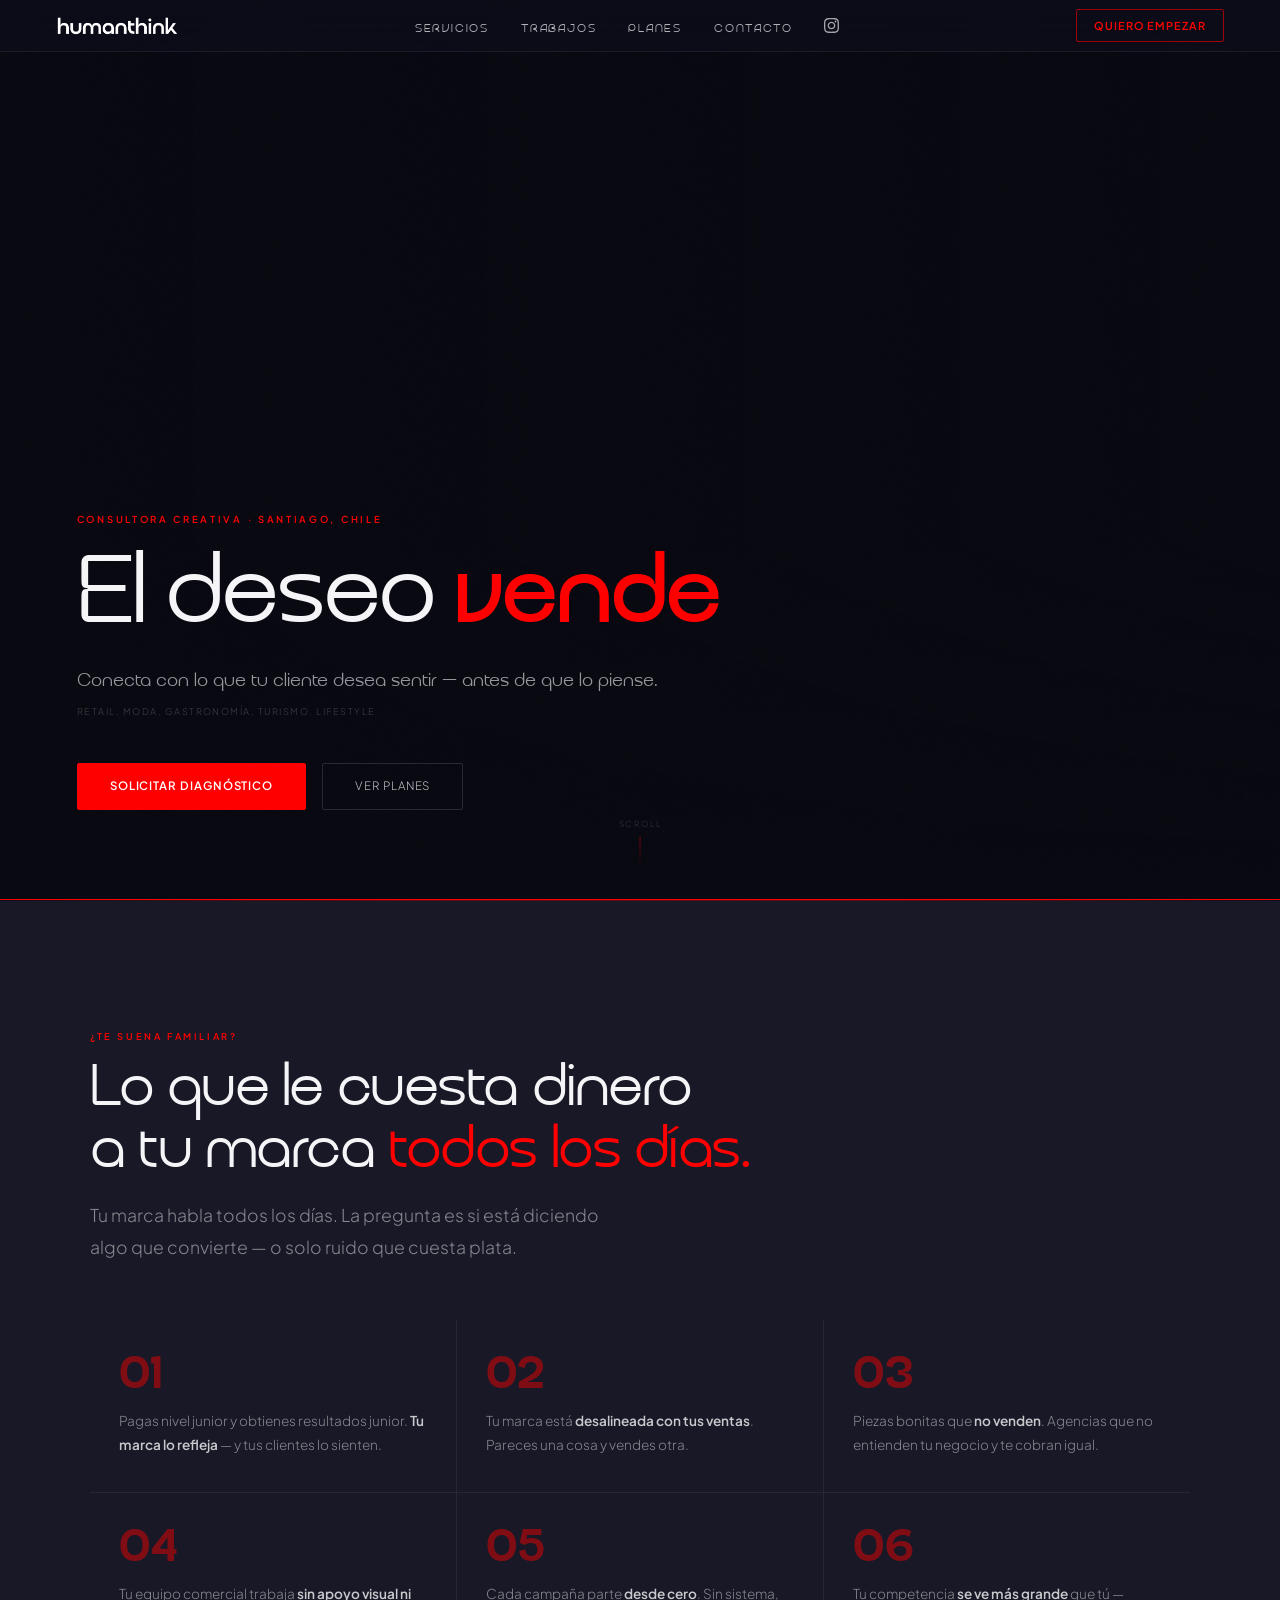
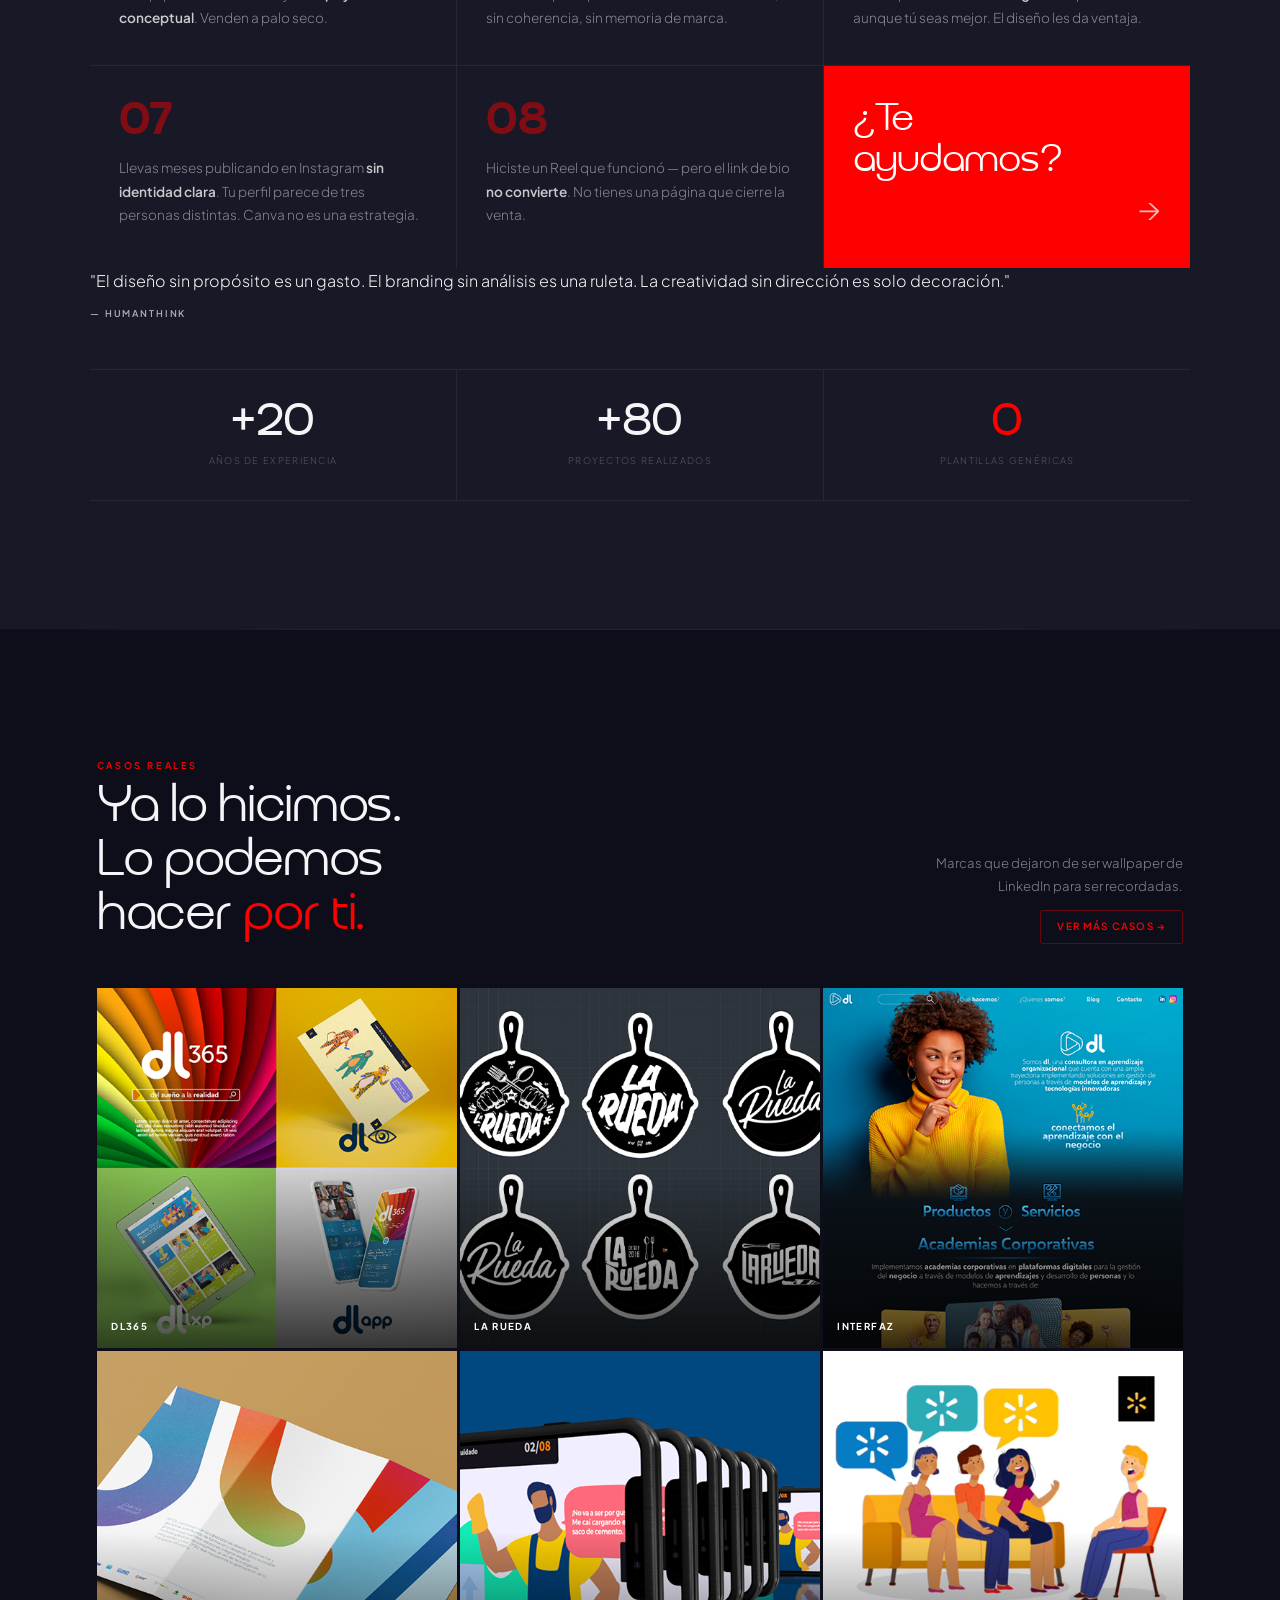
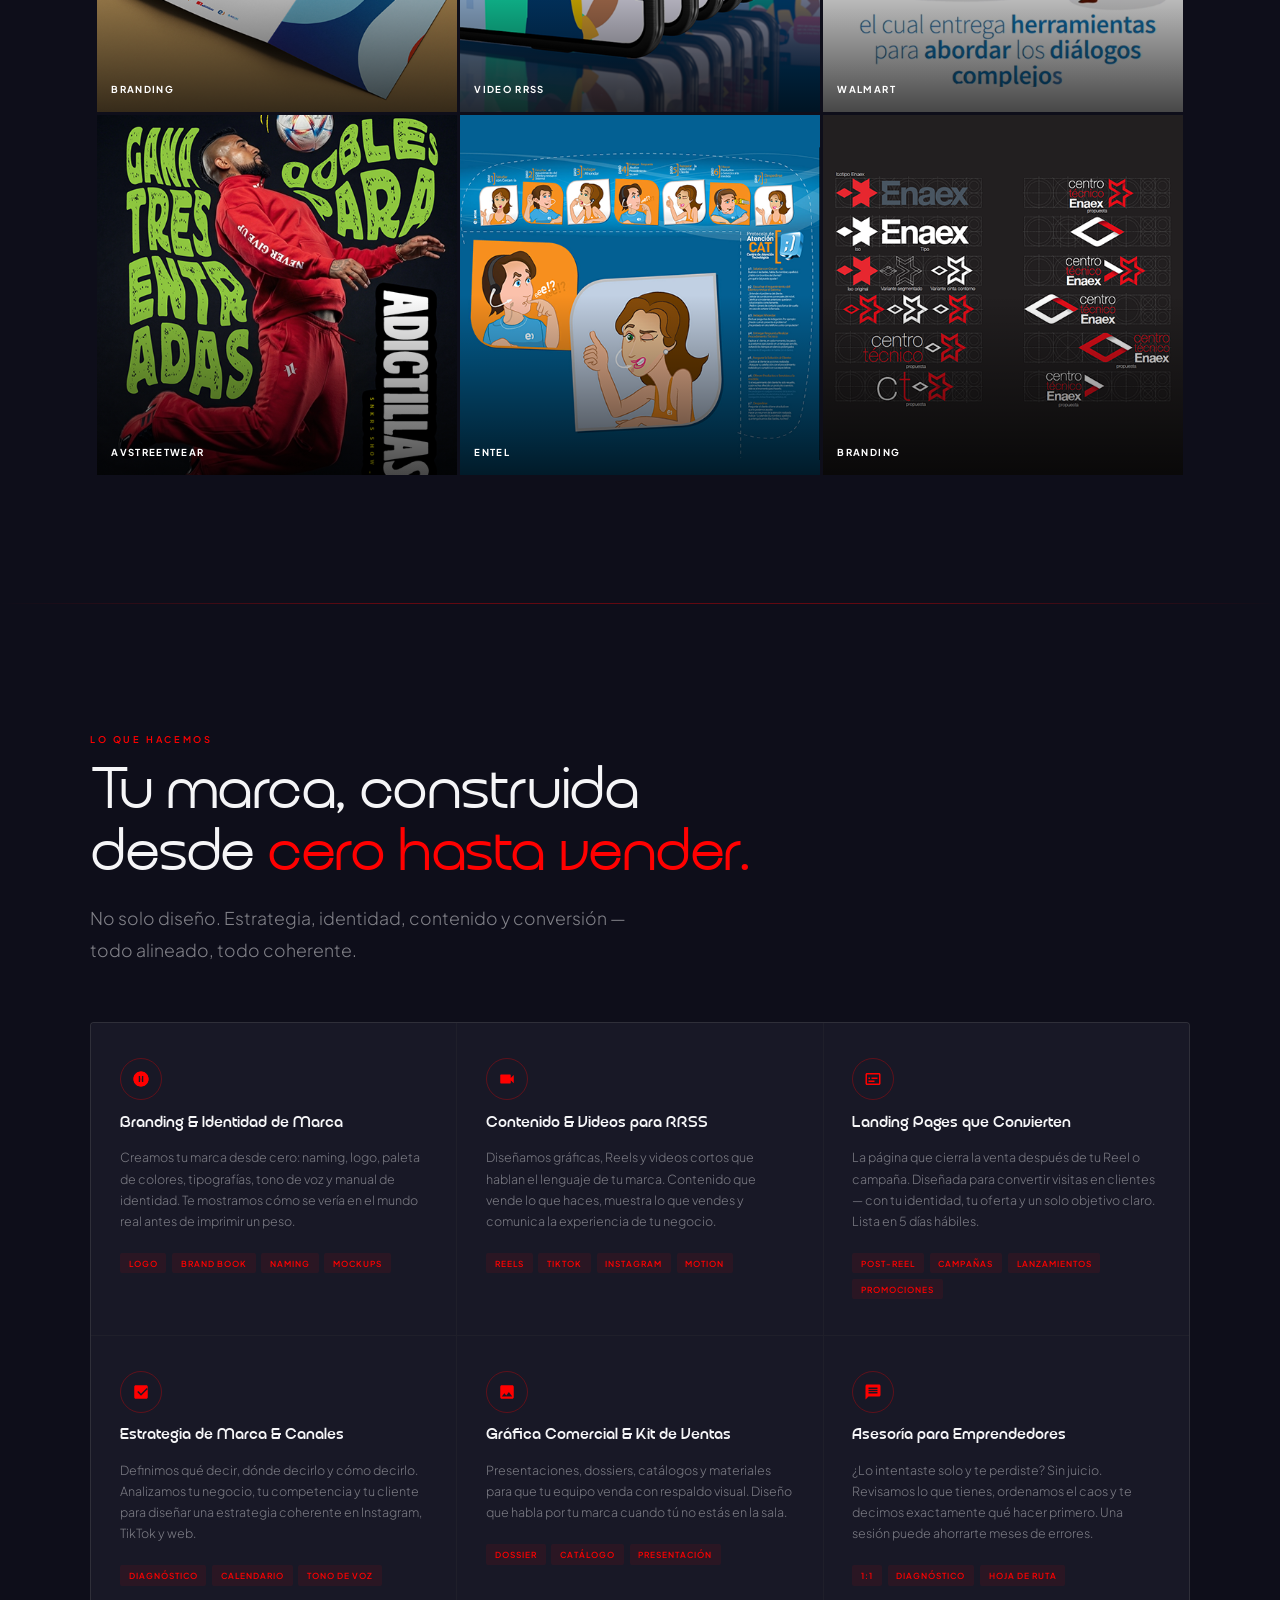
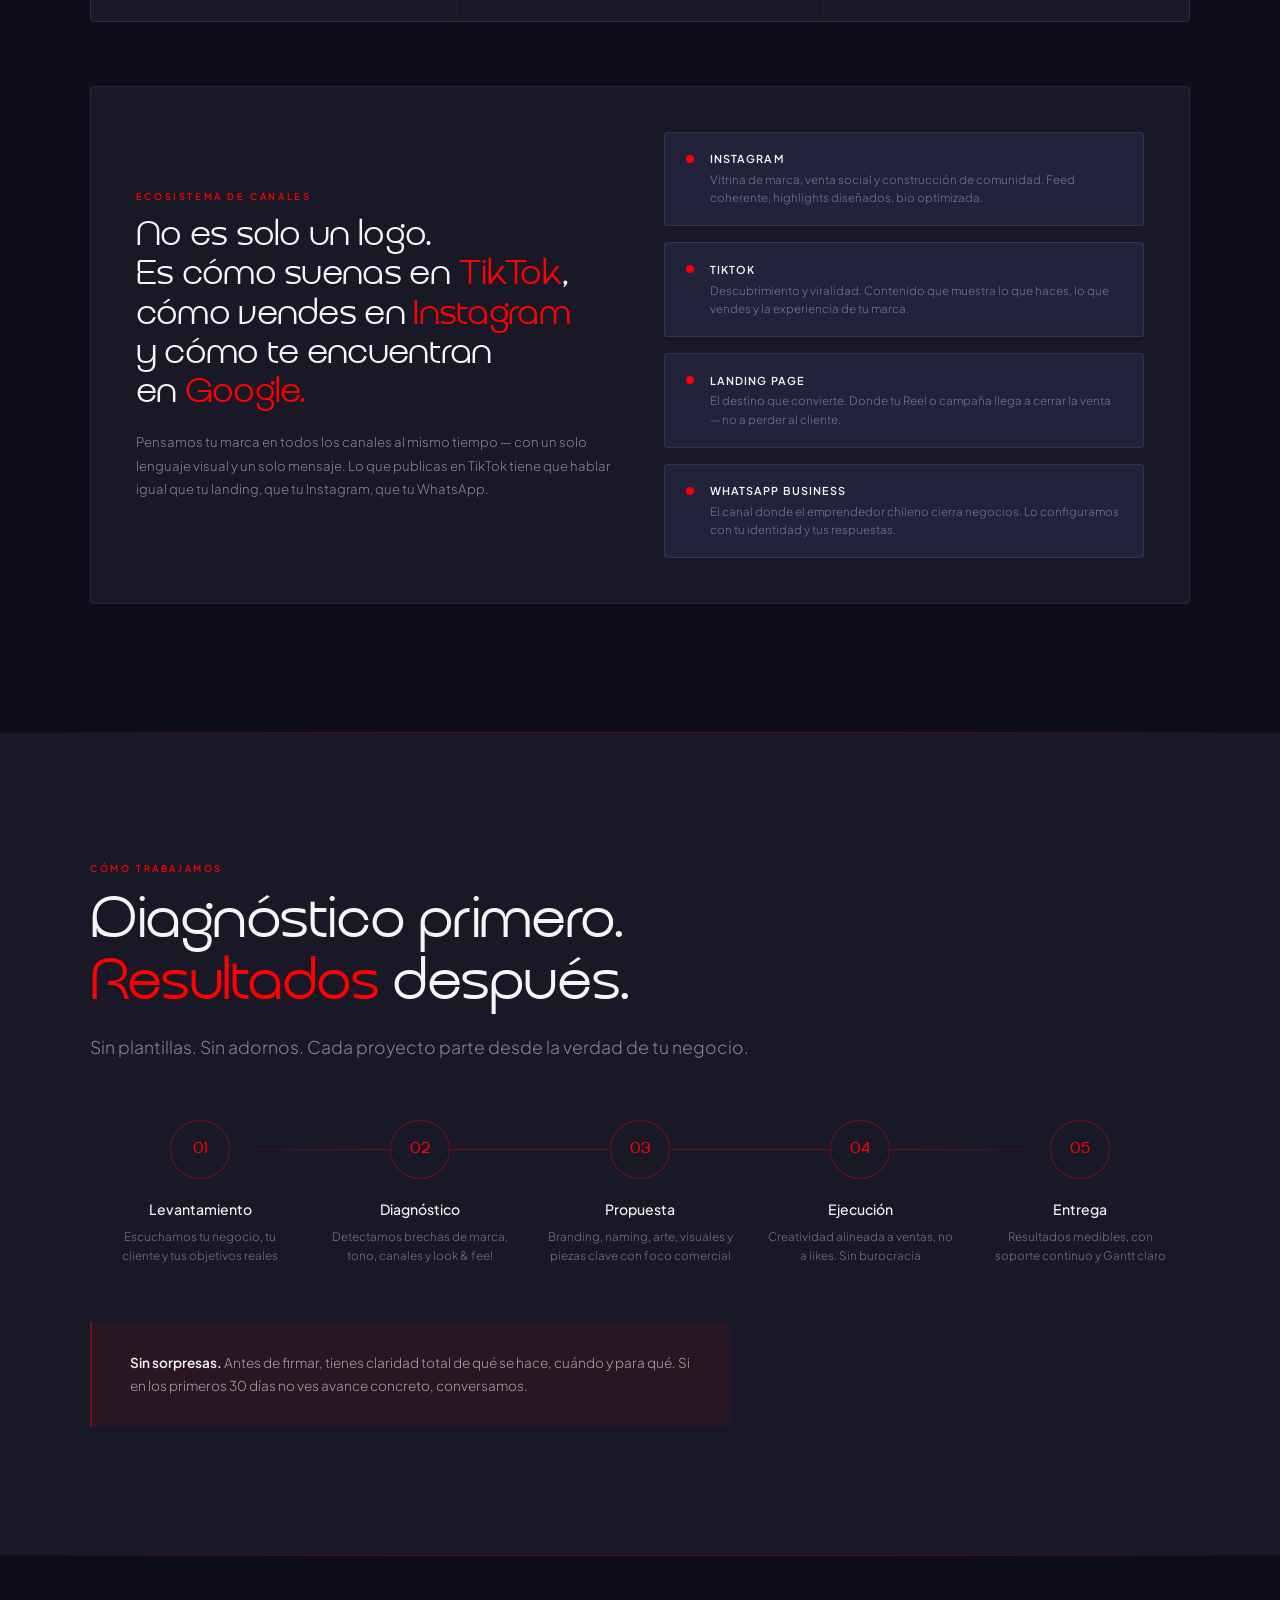
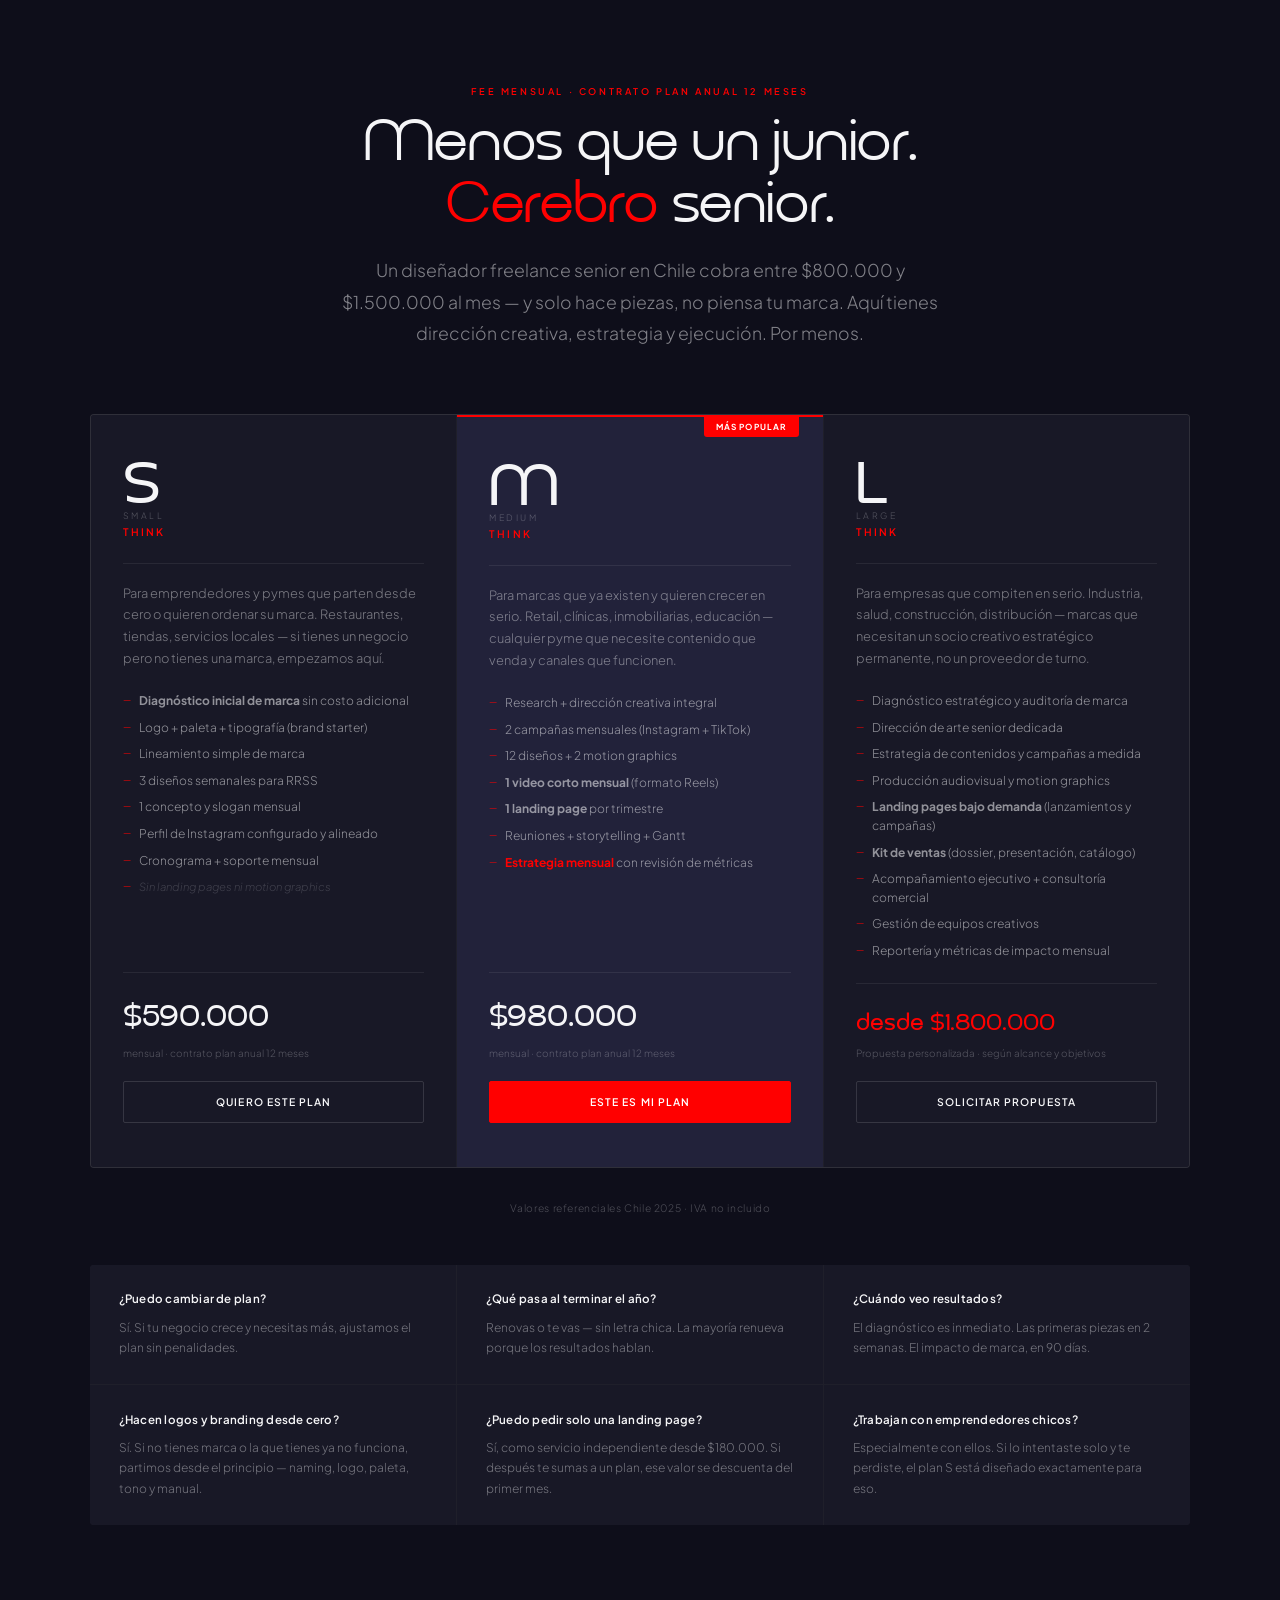
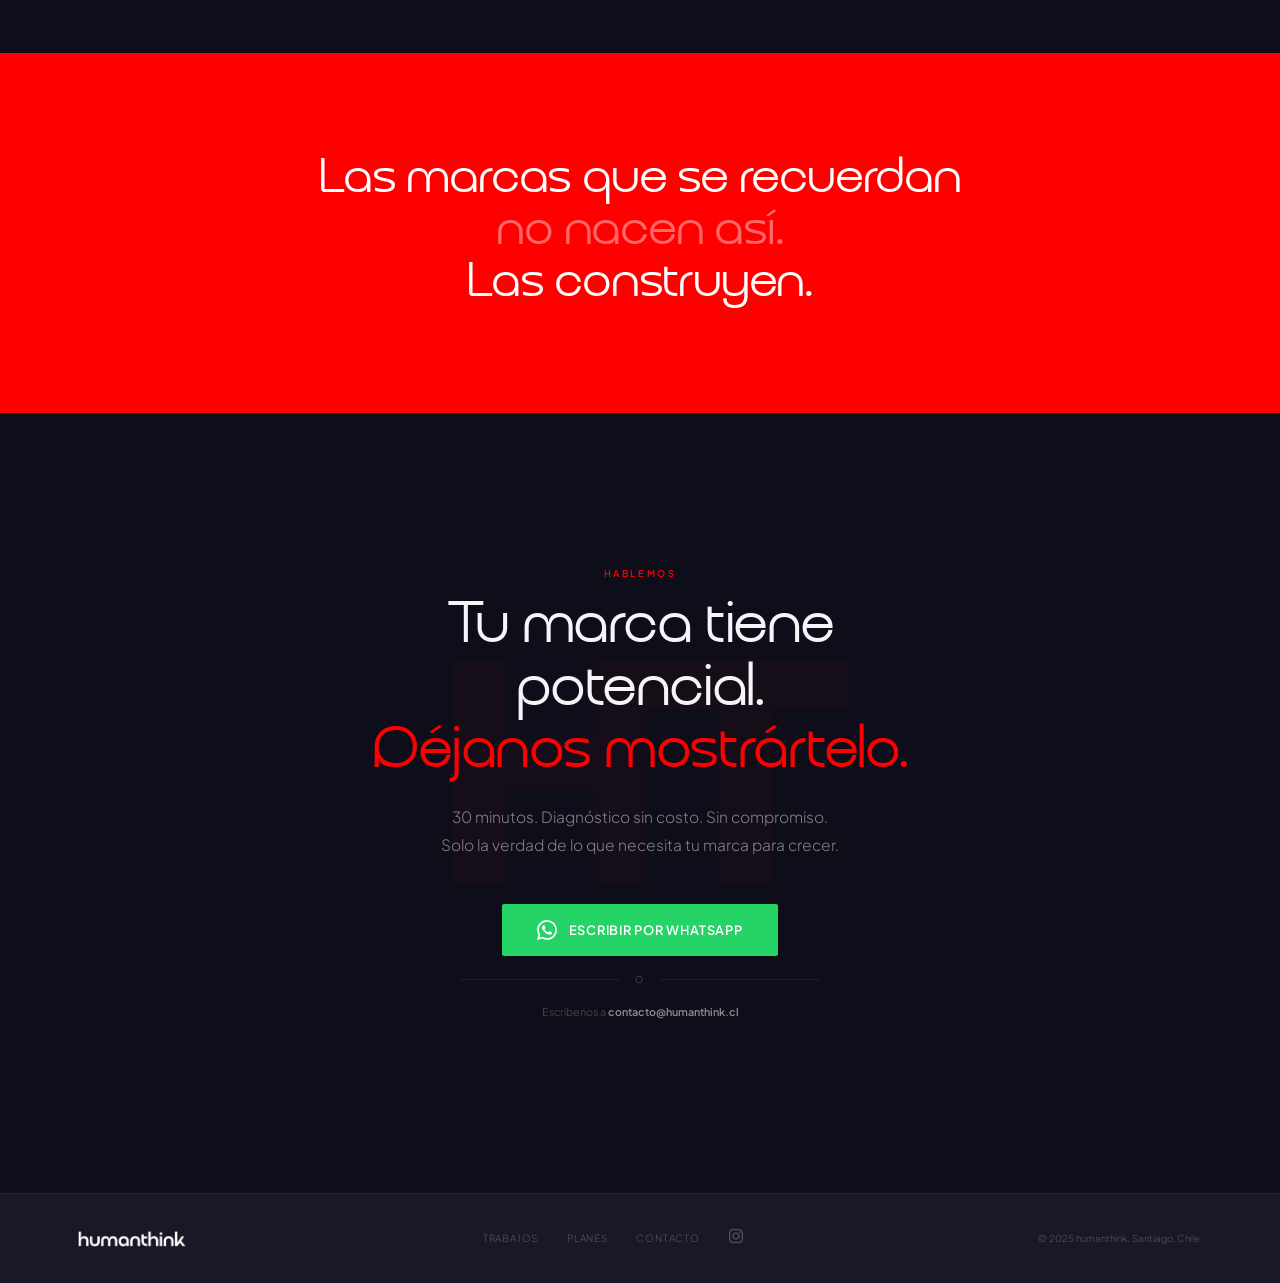
==== commit 24e1abde: "initial commit" ====
--- a/index9.html
+++ b/index9.html
@@ -302,8 +302,35 @@
 .problem-item:hover .problem-text { color: rgba(245,245,247,.85); }
 .problem-item:hover .problem-text strong { color: #fff; }
 
-/* Cita */
-.problem-quote {
+/* Celda CTA roja en problems grid */
+.problem-cta {
+  background: var(--red) !important;
+  display: flex; flex-direction: column;
+  justify-content: space-between;
+  text-decoration: none;
+  cursor: pointer;
+  transition: background .3s var(--ease), transform .2s var(--ease-out) !important;
+}
+.problem-cta::before { display: none; }
+.problem-cta:hover { background: #cc0000 !important; transform: scale(.98); }
+.problem-cta-h2 {
+  font-family: 'Qurova', sans-serif;
+  font-weight: 300;
+  font-size: clamp(1.8rem, 3vw, 2.8rem);
+  line-height: 1.05;
+  letter-spacing: -.02em;
+  color: #fff;
+}
+.problem-cta-arrow {
+  font-size: 2rem;
+  color: rgba(255,255,255,.7);
+  align-self: flex-end;
+  transition: transform .3s var(--ease-out), color .3s;
+}
+.problem-cta:hover .problem-cta-arrow {
+  transform: translate(4px, -4px);
+  color: #fff;
+}
   margin-top: 3.5rem;
   padding: 2.2rem 2.8rem;
   border-left: none;
@@ -353,7 +380,7 @@
   background: var(--dark);
   padding: clamp(5rem,10vw,9rem) 0;
 }
-.portfolio-inner { max-width: 1240px; margin: 0 auto; overflow: hidden; }
+.portfolio-inner { max-width: 1240px; margin: 0 auto; }
 
 /* Header full ancho */
 .portfolio-header {
@@ -439,10 +466,10 @@
 .portfolio-item:hover .play-badge { opacity: 1; transform: translate(-50%,-50%) scale(1); }
 .play-badge svg { width: 12px; height: 12px; fill: #fff; margin-left: 2px; }
 
-/* Mobile: slider horizontal deslizable con snap */
+/* Mobile: grid vertical 1 columna */
 @media (max-width: 900px) {
   .portfolio-section { padding: clamp(3.5rem,7vw,6rem) 0; }
-  .portfolio-inner { max-width: 100%; overflow: hidden; }
+  .portfolio-inner { max-width: 100%; }
   .portfolio-header {
     padding: 0 1.4rem;
     margin-bottom: 1.8rem;
@@ -453,49 +480,33 @@
   .portfolio-header-right { display: none; }
   .portfolio-header-left .section-h2 { font-size: clamp(1.8rem,6vw,2.6rem); }
   .portfolio-grid {
-    display: flex;
-    flex-direction: row;
-    gap: 8px;
-    padding: 0 1.4rem 1.4rem;
-    overflow-x: scroll;
-    overflow-y: visible;
-    scroll-snap-type: x mandatory;
-    -webkit-overflow-scrolling: touch;
-    scrollbar-width: none;
+    display: grid;
+    grid-template-columns: repeat(2, 1fr);
+    gap: 4px;
+    padding: 0 1.4rem;
+    overflow: visible;
     width: 100%;
     box-sizing: border-box;
   }
-  .portfolio-grid::-webkit-scrollbar { display: none; }
   .portfolio-item {
-    flex: 0 0 72vw;
-    width: 72vw;
-    max-width: 72vw;
-    min-width: unset;
+    width: 100%;
+    max-width: 100%;
     aspect-ratio: 1/1;
-    scroll-snap-align: start;
-    border-radius: 4px;
+    border-radius: 3px;
+    flex: unset;
   }
   .portfolio-item-label { font-size: .60rem; letter-spacing: .10em; }
 }
 
-/* iPad mini 768px — 3 items visibles */
-@media (max-width: 820px) and (min-width: 601px) {
-  .portfolio-item {
-    flex: 0 0 46vw;
-    width: 46vw;
-    max-width: 46vw;
-  }
-}
-
-/* iPhone SE / X / estándar — hasta 600px */
+/* iPhone SE / X — hasta 600px: 1 columna */
 @media (max-width: 600px) {
   .portfolio-header { padding: 0 1rem; }
-  .portfolio-grid { padding: 0 1rem 1rem; gap: 6px; }
-  .portfolio-item {
-    flex: 0 0 82vw;
-    width: 82vw;
-    max-width: 82vw;
+  .portfolio-grid {
+    grid-template-columns: 1fr;
+    padding: 0 1rem;
+    gap: 4px;
   }
+  .portfolio-item { aspect-ratio: 4/3; }
 }
 
 /* ═══════════════════════════════════════════
@@ -1228,6 +1239,10 @@
         <div class="problem-num">08</div>
         <p class="problem-text">Hiciste un Reel que funcionó — pero el link de bio <strong>no convierte</strong>. No tienes una página que cierre la venta.</p>
       </div>
+      <a href="https://wa.me/56912345678?text=Hola%2C%20quiero%20un%20diagn%C3%B3stico%20gratuito%20para%20mi%20marca" target="_blank" rel="noopener" class="problem-item problem-cta reveal">
+        <h2 class="problem-cta-h2">¿Te<br>ayudamos?</h2>
+        <span class="problem-cta-arrow">→</span>
+      </a>
     </div>
 
     <blockquote class="problem-quote reveal">
